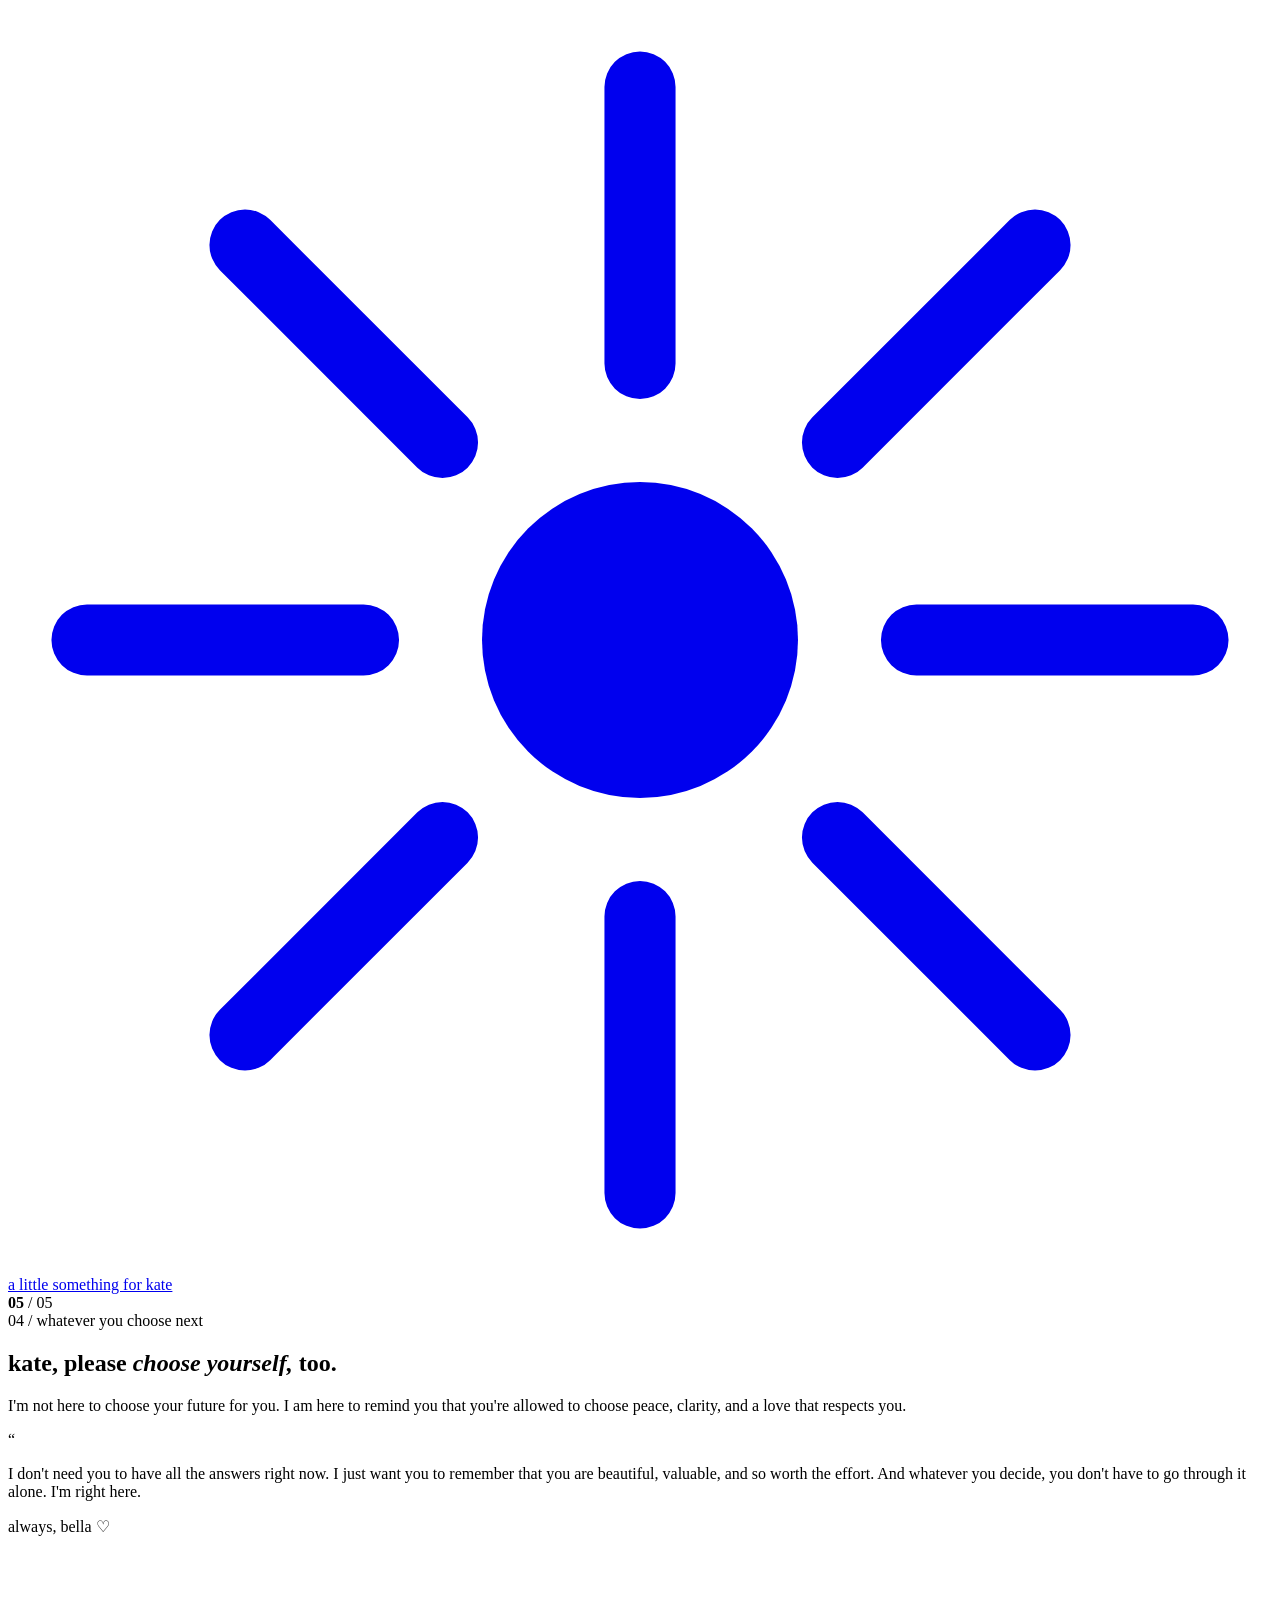
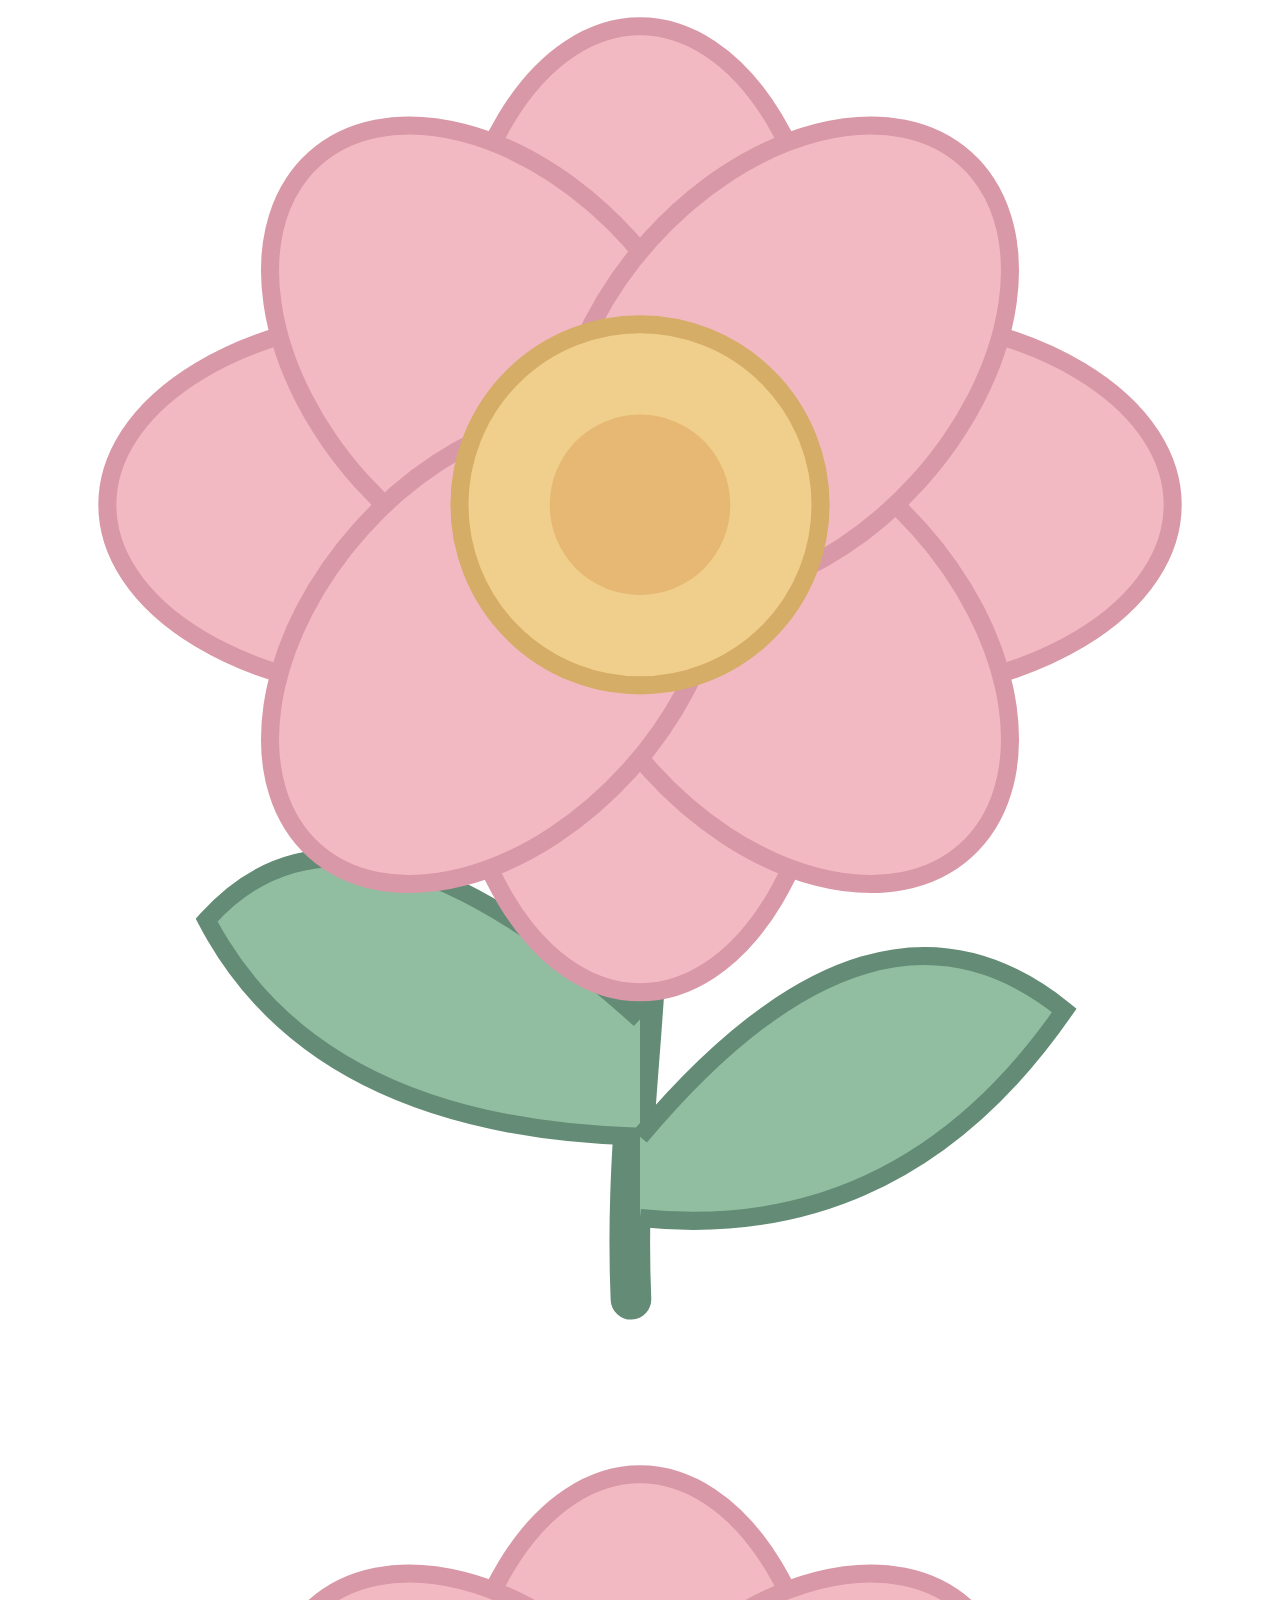
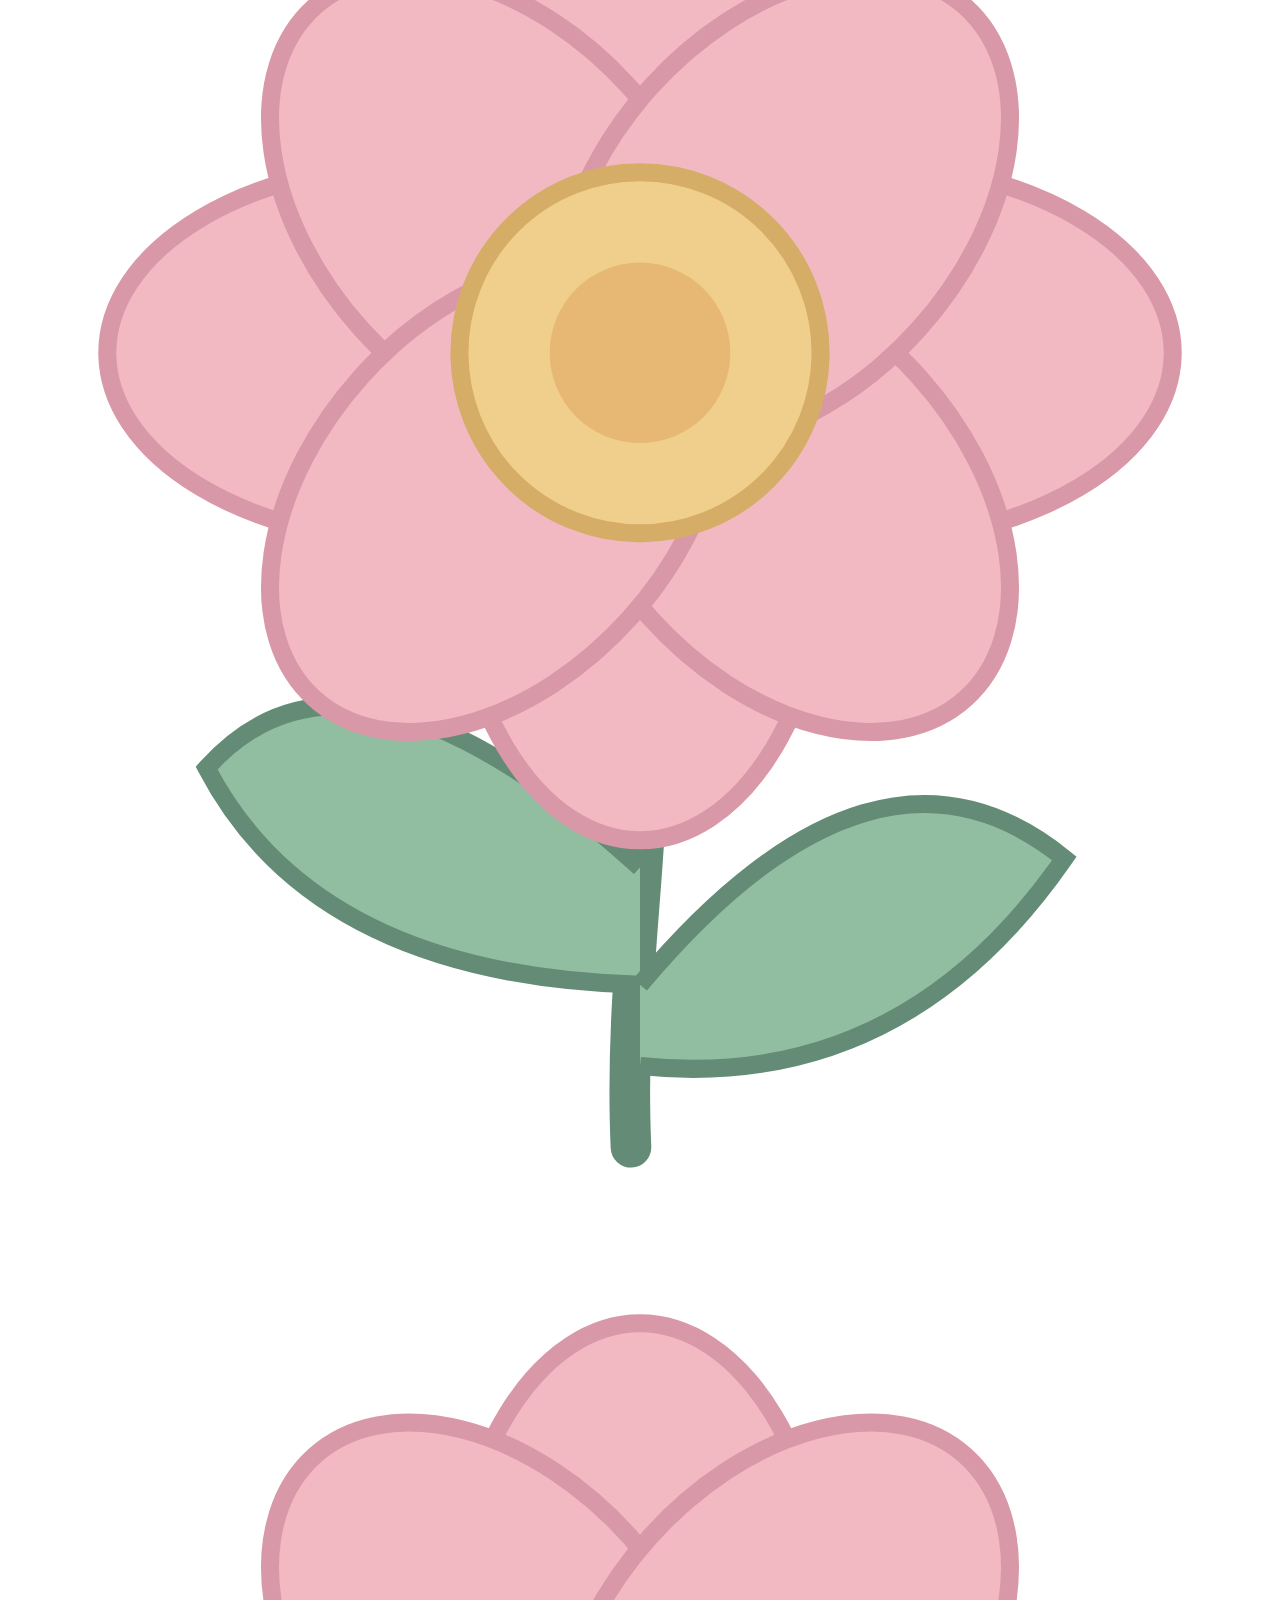
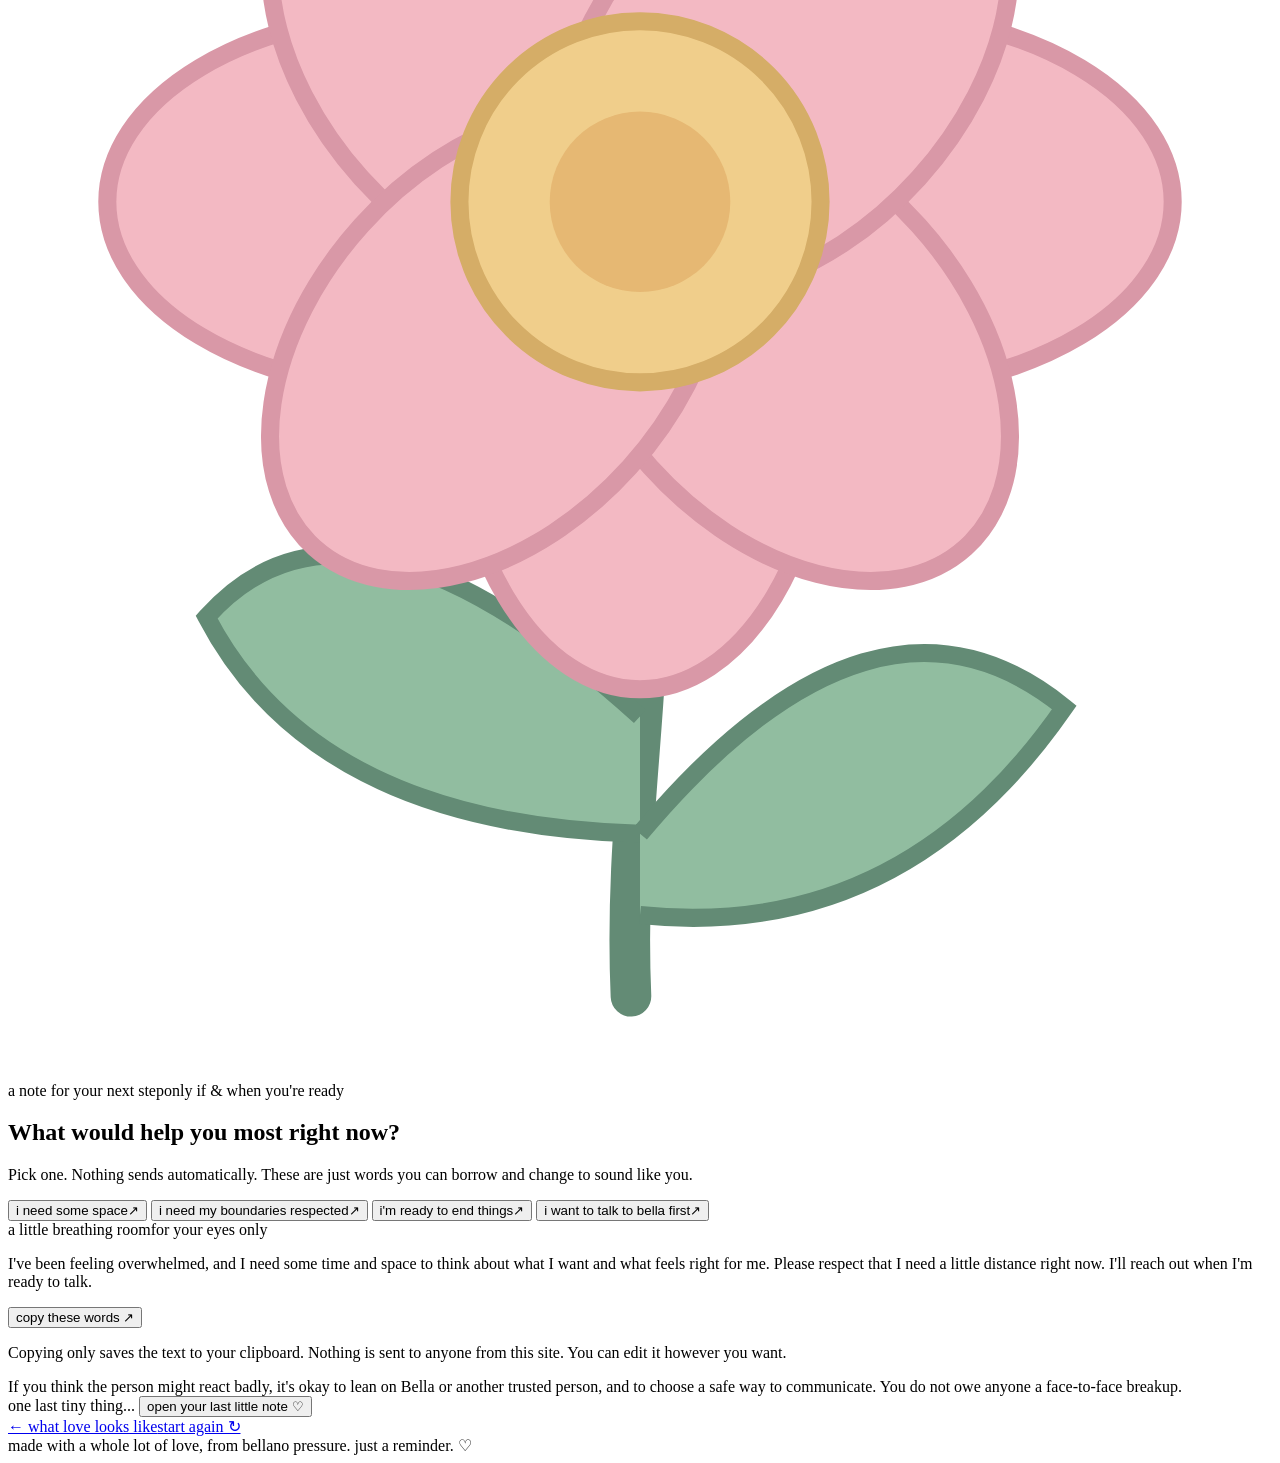
==== choose.html @ c1b40bbf "Create Kate's supportive interactive story: choose.html" ====
<!doctype html>
<html lang="en">
<head>
<meta charset="utf-8">
<meta name="viewport" content="width=device-width, initial-scale=1, viewport-fit=cover">
<meta name="theme-color" content="#f7e3e4">
<meta name="description" content="A little reminder for Kate: you deserve to feel safe, respected, and loved exactly as you are.">
<meta property="og:type" content="website">
<meta property="og:title" content="A little something for Kate">
<meta property="og:description" content="Someone who cares about you has a few things she wants you to know.">
<title>Your next chapter · for kate</title>
<link rel="icon" href="./favicon.svg" type="image/svg+xml">
<link rel="stylesheet" href="./style.css?v=1">
<script src="./site.js?v=1" defer></script>
</head>
<body data-page="choose">
<div class="backdrop" aria-hidden="true"><span class="ambient ambient-a"></span><span class="ambient ambient-b"></span><span class="ambient ambient-c"></span></div>
<header class="site-header shell">
<a href="./index.html" data-page-link class="brand" aria-label="Back to the beginning"><span class="brand-bloom"><svg viewBox="0 0 32 32" focusable="false" aria-hidden="true"><g fill="none" stroke="currentColor" stroke-linecap="round" stroke-width="1.8"><path d="M16 2v7M16 23v7M2 16h7M23 16h7M6 6l5 5m10 10 5 5M26 6l-5 5M11 21l-5 5"/></g><circle cx="16" cy="16" r="4" fill="currentColor"/></svg></span><span>a little something for kate</span></a>
<nav class="progress-dots" aria-label="Pages"><a href="./index.html" data-page-link  aria-label="Page 1: A little hello" title="A little hello"></a><a href="./letter.html" data-page-link  aria-label="Page 2: From Bella" title="From Bella"></a><a href="./mirror.html" data-page-link  aria-label="Page 3: What I see" title="What I see"></a><a href="./love.html" data-page-link  aria-label="Page 4: Love should feel" title="Love should feel"></a><a href="./choose.html" data-page-link class="here" aria-current="page" aria-label="Page 5: Your next chapter" title="Your next chapter"></a></nav>
<div class="page-fraction"><strong>05</strong> / 05</div>
</header>
<main id="main">
<section class="stage stage-choose">
<div class="shell final-layout content-enter">
  <div class="final-intro">
    <div class="overline">04 / whatever you choose next</div>
    <h1>kate, please <em>choose yourself,</em> too.</h1>
    <p class="lead">I'm not here to choose your future for you. I am here to remind you that you're allowed to choose peace, clarity, and a love that respects you.</p>
    <div class="from-bella"><span class="quote-mark" aria-hidden="true">“</span><p>I don't need you to have all the answers right now. I just want you to remember that you are beautiful, valuable, and so worth the effort. And whatever you decide, you don't have to go through it alone. I'm right here.</p><span class="hand">always, bella ♡</span></div>
    <div class="flower-bundle" aria-hidden="true"><span><svg viewBox="0 0 140 160" aria-hidden="true" focusable="false"><path d="M70 87 C73 112 68 128 69 151" fill="none" stroke="#638b75" stroke-width="4.5" stroke-linecap="round"/><path d="M70 120Q38 91 22 109Q34 132 70 133M70 133Q96 102 117 119Q99 145 70 142" fill="#91bda0" stroke="#638b75" stroke-width="2"/><g fill="#f3b9c3" stroke="#d998a7" stroke-width="2"><ellipse cx="70" cy="45" rx="21" ry="35"/><ellipse cx="70" cy="82" rx="21" ry="35"/><ellipse cx="46" cy="63" rx="35" ry="21"/><ellipse cx="94" cy="63" rx="35" ry="21"/><ellipse cx="54" cy="47" rx="20" ry="30" transform="rotate(-42 54 47)"/><ellipse cx="86" cy="79" rx="20" ry="30" transform="rotate(-42 86 79)"/><ellipse cx="86" cy="47" rx="20" ry="30" transform="rotate(42 86 47)"/><ellipse cx="54" cy="79" rx="20" ry="30" transform="rotate(42 54 79)"/></g><circle cx="70" cy="63" r="20" fill="#f0ce8b" stroke="#d5ad67" stroke-width="2"/><circle cx="70" cy="63" r="10" fill="#e6b873"/></svg></span><span><svg viewBox="0 0 140 160" aria-hidden="true" focusable="false"><path d="M70 87 C73 112 68 128 69 151" fill="none" stroke="#638b75" stroke-width="4.5" stroke-linecap="round"/><path d="M70 120Q38 91 22 109Q34 132 70 133M70 133Q96 102 117 119Q99 145 70 142" fill="#91bda0" stroke="#638b75" stroke-width="2"/><g fill="#f3b9c3" stroke="#d998a7" stroke-width="2"><ellipse cx="70" cy="45" rx="21" ry="35"/><ellipse cx="70" cy="82" rx="21" ry="35"/><ellipse cx="46" cy="63" rx="35" ry="21"/><ellipse cx="94" cy="63" rx="35" ry="21"/><ellipse cx="54" cy="47" rx="20" ry="30" transform="rotate(-42 54 47)"/><ellipse cx="86" cy="79" rx="20" ry="30" transform="rotate(-42 86 79)"/><ellipse cx="86" cy="47" rx="20" ry="30" transform="rotate(42 86 47)"/><ellipse cx="54" cy="79" rx="20" ry="30" transform="rotate(42 54 79)"/></g><circle cx="70" cy="63" r="20" fill="#f0ce8b" stroke="#d5ad67" stroke-width="2"/><circle cx="70" cy="63" r="10" fill="#e6b873"/></svg></span><span><svg viewBox="0 0 140 160" aria-hidden="true" focusable="false"><path d="M70 87 C73 112 68 128 69 151" fill="none" stroke="#638b75" stroke-width="4.5" stroke-linecap="round"/><path d="M70 120Q38 91 22 109Q34 132 70 133M70 133Q96 102 117 119Q99 145 70 142" fill="#91bda0" stroke="#638b75" stroke-width="2"/><g fill="#f3b9c3" stroke="#d998a7" stroke-width="2"><ellipse cx="70" cy="45" rx="21" ry="35"/><ellipse cx="70" cy="82" rx="21" ry="35"/><ellipse cx="46" cy="63" rx="35" ry="21"/><ellipse cx="94" cy="63" rx="35" ry="21"/><ellipse cx="54" cy="47" rx="20" ry="30" transform="rotate(-42 54 47)"/><ellipse cx="86" cy="79" rx="20" ry="30" transform="rotate(-42 86 79)"/><ellipse cx="86" cy="47" rx="20" ry="30" transform="rotate(42 86 47)"/><ellipse cx="54" cy="79" rx="20" ry="30" transform="rotate(42 54 79)"/></g><circle cx="70" cy="63" r="20" fill="#f0ce8b" stroke="#d5ad67" stroke-width="2"/><circle cx="70" cy="63" r="10" fill="#e6b873"/></svg></span></div>
  </div>
  <div class="choice-desk" id="choice-desk">
    <div class="desk-top"><span class="overline">a note for your next step</span><span class="hand">only if & when you're ready</span></div>
    <h2 class="serif desk-heading">What would help you most right now?</h2>
    <p class="desk-lead">Pick one. Nothing sends automatically. These are just words you can borrow and change to sound like you.</p>
    <div class="choice-buttons" role="group" aria-label="Choose a message">
      <button type="button" class="choose-option" data-draft="space" aria-pressed="true"><span>i need some space</span><span aria-hidden="true">↗</span></button>
      <button type="button" class="choose-option" data-draft="boundary" aria-pressed="false"><span>i need my boundaries respected</span><span aria-hidden="true">↗</span></button>
      <button type="button" class="choose-option" data-draft="end" aria-pressed="false"><span>i'm ready to end things</span><span aria-hidden="true">↗</span></button>
      <button type="button" class="choose-option" data-draft="friend" aria-pressed="false"><span>i want to talk to bella first</span><span aria-hidden="true">↗</span></button>
    </div>
    <div class="draft-paper">
      <div class="paper-topline"><span id="draft-label">a little breathing room</span><span class="stamp-small">for your eyes only</span></div>
      <p id="draft-text" tabindex="0" aria-live="polite">I've been feeling overwhelmed, and I need some time and space to think about what I want and what feels right for me. Please respect that I need a little distance right now. I'll reach out when I'm ready to talk.</p>
      <button type="button" id="copy-draft" class="btn btn-primary">copy these words <span aria-hidden="true">↗</span></button>
      <p class="draft-privacy">Copying only saves the text to your clipboard. Nothing is sent to anyone from this site. You can edit it however you want.</p>
    </div>
    <div class="safety-note">If you think the person might react badly, it's okay to lean on Bella or another trusted person, and to choose a safe way to communicate. You do not owe anyone a face-to-face breakup.</div>
  </div>
  <div class="last-line">
    <span class="hand">one last tiny thing...</span>
    <button class="btn btn-soft" id="final-secret" type="button" aria-controls="secret-line" aria-expanded="false">open your last little note ♡</button>
    <p id="secret-line" hidden>One day I hope you look back and realize you were never asking for too much. You were just asking the wrong person to give you what should have come naturally. Please never forget how much you matter. I love you, Kate. <strong>Love, Bella.</strong></p>
  </div>
  <div class="step-nav"><a href="./love.html" class="btn btn-soft" data-page-link>← what love looks like</a><a href="./index.html" class="btn btn-soft" data-page-link>start again ↻</a></div>
</div>
</section></main>
<footer class="site-footer shell"><span>made with a whole lot of love, from bella</span><span class="footer-right">no pressure. just a reminder. <span aria-hidden="true">♡</span></span></footer>
<div id="toast" class="toast" role="status" aria-live="polite" aria-atomic="true"></div>
</body>
</html>
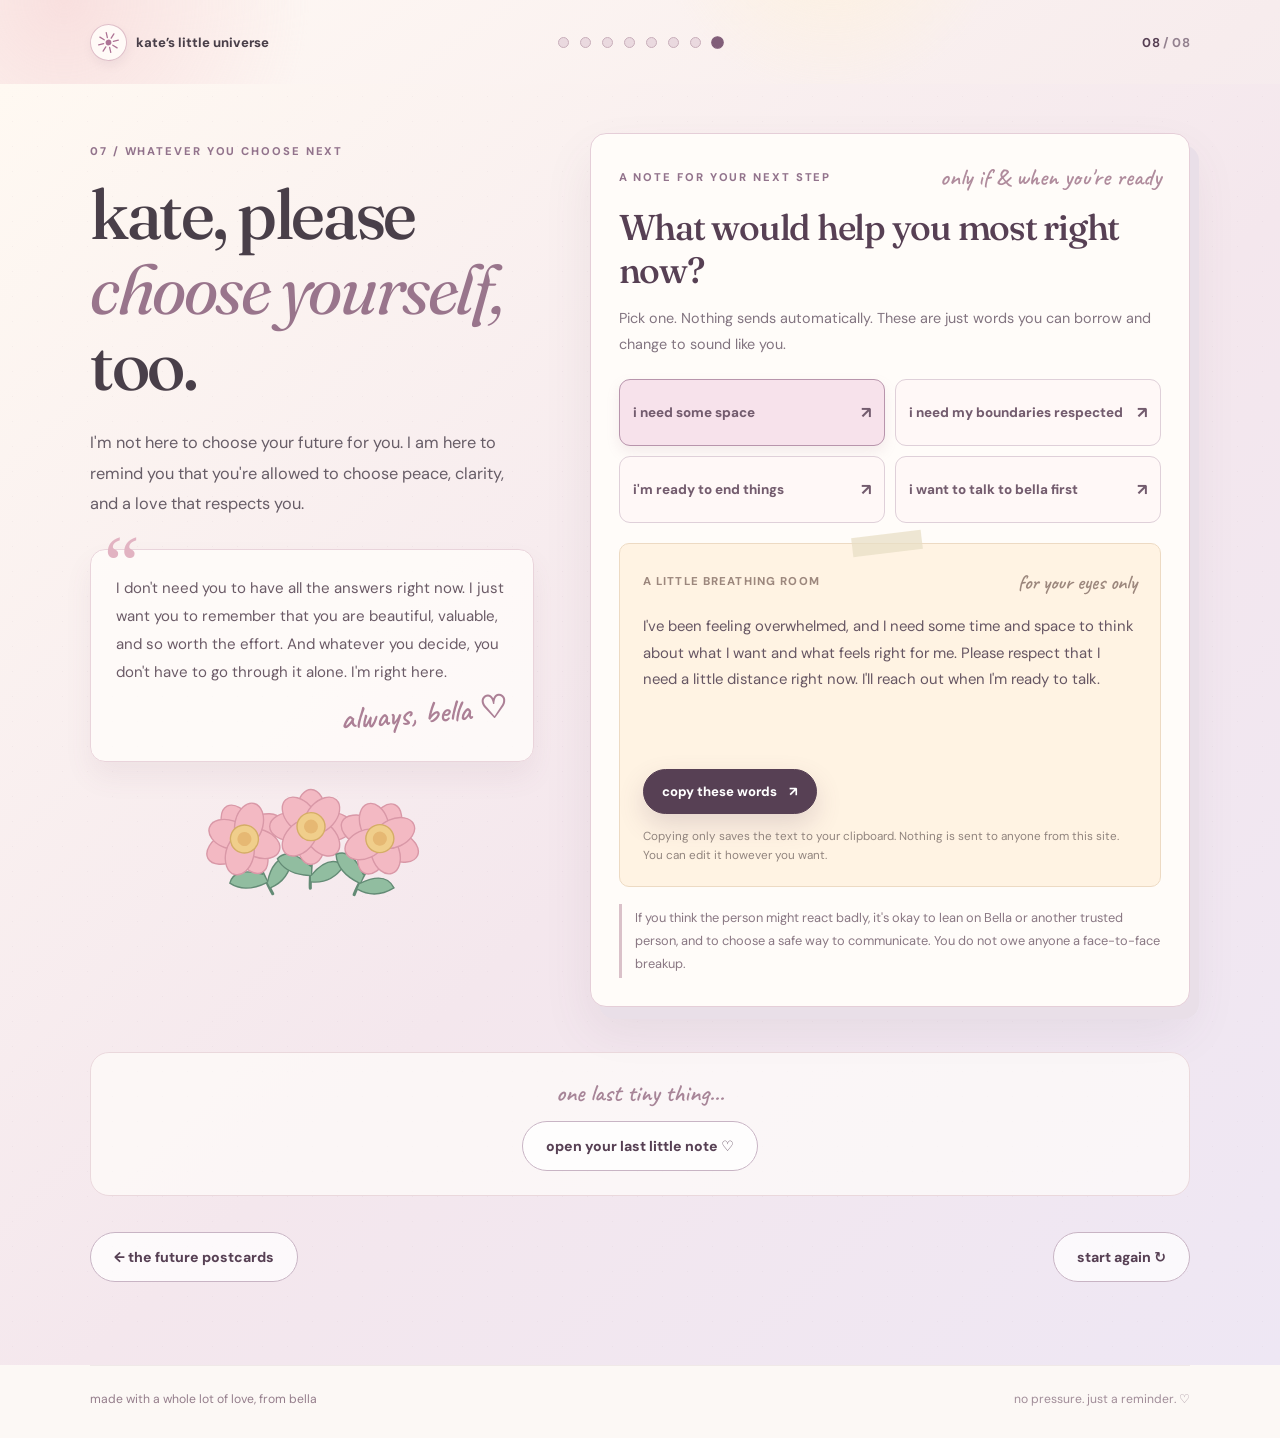
==== commit 93f8a744: "Connect choose.html to Kate's eight-chapter universe" ====
--- a/choose.html
+++ b/choose.html
@@ -10,21 +10,21 @@
 <meta property="og:description" content="Someone who cares about you has a few things she wants you to know.">
 <title>Your next chapter · for kate</title>
 <link rel="icon" href="./favicon.svg" type="image/svg+xml">
-<link rel="stylesheet" href="./style.css?v=1">
-<script src="./site.js?v=1" defer></script>
+<link rel="stylesheet" href="./style.css?v=3">
+<script src="./site.js?v=3" defer></script>
 </head>
 <body data-page="choose">
 <div class="backdrop" aria-hidden="true"><span class="ambient ambient-a"></span><span class="ambient ambient-b"></span><span class="ambient ambient-c"></span></div>
 <header class="site-header shell">
-<a href="./index.html" data-page-link class="brand" aria-label="Back to the beginning"><span class="brand-bloom"><svg viewBox="0 0 32 32" focusable="false" aria-hidden="true"><g fill="none" stroke="currentColor" stroke-linecap="round" stroke-width="1.8"><path d="M16 2v7M16 23v7M2 16h7M23 16h7M6 6l5 5m10 10 5 5M26 6l-5 5M11 21l-5 5"/></g><circle cx="16" cy="16" r="4" fill="currentColor"/></svg></span><span>a little something for kate</span></a>
-<nav class="progress-dots" aria-label="Pages"><a href="./index.html" data-page-link  aria-label="Page 1: A little hello" title="A little hello"></a><a href="./letter.html" data-page-link  aria-label="Page 2: From Bella" title="From Bella"></a><a href="./mirror.html" data-page-link  aria-label="Page 3: What I see" title="What I see"></a><a href="./love.html" data-page-link  aria-label="Page 4: Love should feel" title="Love should feel"></a><a href="./choose.html" data-page-link class="here" aria-current="page" aria-label="Page 5: Your next chapter" title="Your next chapter"></a></nav>
-<div class="page-fraction"><strong>05</strong> / 05</div>
+<a href="./index.html" data-page-link class="brand" aria-label="Back to the beginning"><span class="brand-bloom"><svg viewBox="0 0 32 32" focusable="false" aria-hidden="true"><g fill="none" stroke="currentColor" stroke-linecap="round" stroke-width="1.8"><path d="M16 2v7M16 23v7M2 16h7M23 16h7M6 6l5 5m10 10 5 5M26 6l-5 5M11 21l-5 5"/></g><circle cx="16" cy="16" r="4" fill="currentColor"/></svg></span><span>kate’s little universe</span></a>
+<nav class="progress-dots" aria-label="Explore eight chapters"><a href="./index.html" data-page-link  aria-label="Chapter 1: open the universe" title="open the universe"></a><a href="./letter.html" data-page-link  aria-label="Chapter 2: letter from bella" title="letter from bella"></a><a href="./mirror.html" data-page-link  aria-label="Chapter 3: what bella sees" title="what bella sees"></a><a href="./pocket.html" data-page-link  aria-label="Chapter 4: the appreciation station" title="the appreciation station"></a><a href="./love.html" data-page-link  aria-label="Chapter 5: what love should feel like" title="what love should feel like"></a><a href="./garden.html" data-page-link  aria-label="Chapter 6: grow your garden" title="grow your garden"></a><a href="./future.html" data-page-link  aria-label="Chapter 7: future postcards" title="future postcards"></a><a href="./choose.html" data-page-link class="here" aria-current="page" aria-label="Chapter 8: choose your next chapter" title="choose your next chapter"></a></nav>
+<div class="page-fraction"><strong>08</strong> / 08</div>
 </header>
 <main id="main">
 <section class="stage stage-choose">
 <div class="shell final-layout content-enter">
   <div class="final-intro">
-    <div class="overline">04 / whatever you choose next</div>
+    <div class="overline">07 / whatever you choose next</div>
     <h1>kate, please <em>choose yourself,</em> too.</h1>
     <p class="lead">I'm not here to choose your future for you. I am here to remind you that you're allowed to choose peace, clarity, and a love that respects you.</p>
     <div class="from-bella"><span class="quote-mark" aria-hidden="true">“</span><p>I don't need you to have all the answers right now. I just want you to remember that you are beautiful, valuable, and so worth the effort. And whatever you decide, you don't have to go through it alone. I'm right here.</p><span class="hand">always, bella ♡</span></div>
@@ -53,7 +53,7 @@
     <button class="btn btn-soft" id="final-secret" type="button" aria-controls="secret-line" aria-expanded="false">open your last little note ♡</button>
     <p id="secret-line" hidden>One day I hope you look back and realize you were never asking for too much. You were just asking the wrong person to give you what should have come naturally. Please never forget how much you matter. I love you, Kate. <strong>Love, Bella.</strong></p>
   </div>
-  <div class="step-nav"><a href="./love.html" class="btn btn-soft" data-page-link>← what love looks like</a><a href="./index.html" class="btn btn-soft" data-page-link>start again ↻</a></div>
+  <div class="step-nav"><a href="./future.html" class="btn btn-soft" data-page-link>← the future postcards</a><a href="./index.html" class="btn btn-soft" data-page-link>start again ↻</a></div>
 </div>
 </section></main>
 <footer class="site-footer shell"><span>made with a whole lot of love, from bella</span><span class="footer-right">no pressure. just a reminder. <span aria-hidden="true">♡</span></span></footer>
--- a/style.css
+++ b/style.css
@@ -0,0 +1,300 @@
+@import url('https://fonts.googleapis.com/css2?family=Caveat:wght@500;600;700&family=DM+Sans:wght@400;500;600;700;800&family=Fraunces:opsz,wght,SOFT,WONK@9..144,400,20,1;9..144,500,20,1;9..144,600,20,1&display=swap');
+:root{
+ --ink:#493f49;--plum:#574054;--dark:#423344;--muted:#756b77;--rose:#f4c7ce;--petal:#fbdee2;
+ --pale:#fff9f6;--paper:#fffefa;--lilac:#e9dff2;--sage:#d8e5d9;--butter:#fbf2c7;
+ --border:rgba(110,83,105,.18);--shadow:0 24px 62px rgba(79,56,76,.13)
+}
+*{box-sizing:border-box}
+html{scroll-behavior:smooth;overflow-x:clip;-webkit-text-size-adjust:100%;text-size-adjust:100%}
+body{margin:0;min-width:280px;min-height:100vh;overflow-x:clip;color:var(--ink);font-family:'DM Sans',system-ui,-apple-system,'Segoe UI',sans-serif;background:#fcf8f5;-webkit-font-smoothing:antialiased}
+button,a{font:inherit}button{cursor:pointer}button:disabled{cursor:default}a{color:inherit}
+button:focus-visible,a:focus-visible,summary:focus-visible{outline:3px solid #a96588;outline-offset:4px}
+[hidden]{display:none!important}::selection{color:var(--dark);background:#e8c5cf}
+svg{max-width:100%}
+.shell{width:min(1100px,calc(100% - 48px));margin-inline:auto}
+.hand{font-family:'Caveat','Brush Script MT',cursive;font-weight:600}
+.serif,h1,h2,h3{font-family:'Fraunces',Georgia,serif;font-weight:500;letter-spacing:-.035em}
+h1 em,h2 em{color:#99758c;font-weight:400}
+h1{font-size:clamp(3.4rem,6vw,6.1rem);line-height:1.08;margin:19px 0 25px}
+h2{margin:0}
+p{line-height:1.8}
+.lead{color:#675d67;line-height:1.88;font-size:1.02rem;max-width:590px}
+.overline{font-size:.7rem;font-weight:800;letter-spacing:.17em;text-transform:uppercase;color:#92738c}
+.btn{display:inline-flex;align-items:center;justify-content:center;gap:12px;padding:15px 23px;border-radius:100px;border:1px solid transparent;text-decoration:none;font-weight:800;font-size:.88rem;text-align:center;max-width:100%;transition:transform .22s,box-shadow .22s,background .22s}
+.btn:hover{transform:translateY(-3px)}
+.btn-primary{background:var(--plum);border-color:var(--plum);color:#fff;box-shadow:0 11px 26px #72556b31}
+.btn-primary:hover{background:#72536b;box-shadow:0 17px 29px #72556b41}
+.btn-soft{background:rgba(255,255,255,.76);border-color:#c8b4c4;color:var(--plum)}
+.btn-soft:hover{background:white}
+.backdrop{position:fixed;inset:0;overflow:hidden;pointer-events:none;z-index:-2;background:linear-gradient(145deg,#fff9f4,#f7eced 50%,#eee6f4)}
+.ambient{position:absolute;display:block;filter:blur(2px);border-radius:50%;opacity:.7}
+.ambient-a{width:40vw;height:40vw;left:-15vw;top:-20vw;background:radial-gradient(circle,#f6d5d6,transparent 68%)}
+.ambient-b{width:42vw;height:42vw;right:-19vw;bottom:-8vw;background:radial-gradient(circle,#e4d6ea,transparent 70%)}
+.ambient-c{width:28vw;height:28vw;right:21vw;top:-20vw;background:radial-gradient(circle,#fff1d6,transparent 69%)}
+.site-header{position:relative;z-index:10;min-height:84px;display:grid;grid-template-columns:1fr auto 1fr;align-items:center;gap:16px}
+.brand{display:inline-flex;align-items:center;justify-self:start;gap:9px;text-decoration:none;font-size:.82rem;font-weight:800;min-width:0}
+.brand-bloom{display:grid;place-items:center;flex:0 0 37px;width:37px;height:37px;border:1px solid #dfbfc9;background:#fffaf7;color:#ae7395;border-radius:50%;box-shadow:0 5px 10px #86708017;transform:rotate(-13deg)}
+.brand-bloom svg{width:23px;height:23px}
+.progress-dots{display:flex;gap:11px;align-items:center;justify-content:center;flex-shrink:0}
+.progress-dots a{display:block;width:11px;height:11px;border:1px solid #c7adb9;background:#ead9df;border-radius:50%;transition:transform .2s,background .2s}
+.progress-dots a:hover{transform:scale(1.3)}
+.progress-dots a.here{background:#815e79;border-color:#815e79;transform:scale(1.15)}
+.page-fraction{justify-self:end;white-space:nowrap;font-size:.8rem;letter-spacing:.03em;color:#93818f;font-weight:700}
+.page-fraction strong{color:var(--plum)}
+.site-footer{display:flex;justify-content:space-between;align-items:center;gap:20px;min-height:73px;border-top:1px solid #ad93a126;padding:18px 0 23px;color:#947d8b;font-size:.76rem}
+.footer-right{color:#a18d99}
+#main{position:relative;z-index:1}
+.stage{position:relative;isolation:isolate;padding:49px 0 83px;min-height:calc(100svh - 157px);display:flex;align-items:center}
+.stage:before{content:"";position:absolute;inset:0;z-index:-1;background-image:radial-gradient(#987e9424 .9px,transparent .9px);background-size:25px 25px;opacity:.48;pointer-events:none}
+.stage-intro{background:linear-gradient(134deg,#fff8ef 0%,#fae6e5 51%,#f0e7f4 100%)}
+.stage-letter{background:linear-gradient(142deg,#f8f1ef,#f5edee 57%,#ecedf0)}
+.stage-mirror{background:linear-gradient(139deg,#f9f0e9,#f3e4ea 50%,#efedf9)}
+.stage-love{background:linear-gradient(141deg,#fff9f0,#f6e9e4 48%,#efe8f5)}
+.stage-choose{background:linear-gradient(136deg,#fff9f2,#f4e7ed 54%,#eee7f4)}
+.content-enter{animation:enter .55s cubic-bezier(.19,.72,.28,1) both}
+@keyframes enter{from{opacity:0;transform:translateY(17px)}to{opacity:1;transform:translateY(0)}}
+body.leaving main{animation:depart .27s ease forwards}
+@keyframes depart{to{opacity:0;transform:translateY(-12px)}}
+.tiny-heart{font-size:1.2rem;vertical-align:-2px;color:#b68c9f}
+.cta-row{margin-top:30px;display:flex;flex-wrap:wrap;gap:13px}
+.note-under{color:#a88394;font-size:1.6rem;transform:rotate(-3deg);display:inline-block;margin:20px 0 0}
+.hero-layout{display:grid;grid-template-columns:minmax(0,1.03fr) minmax(0,.97fr);align-items:center;gap:35px;min-height:565px}
+.hero-copy{min-width:0;padding:25px 0}
+.hero-copy h1{font-size:clamp(3.75rem,6.9vw,7rem);line-height:1.04;color:var(--plum)}
+.hero-copy h1 em{display:inline-block;color:#a37e92;font-style:italic;white-space:nowrap}
+.hero-copy .lead{max-width:540px}
+.hero-copy .lead.second{margin-top:12px}
+.hero-art{position:relative;min-height:480px;display:flex;align-items:center;justify-content:center}
+.floating-tag{position:absolute;z-index:5;font-family:'Caveat',cursive;font-size:1.6rem;line-height:1.2;padding:11px 18px;border:1px solid #e9b7bb;background:#f5d1d6;color:#a57482;transform:rotate(9deg);box-shadow:3px 9px 20px #836b7522}
+.tag-top{right:0;top:5%}.tag-bottom{left:5%;bottom:0;transform:rotate(-9deg);background:#fff1d8;border-color:#e4d0b1;color:#a1886d}
+.art-spark{position:absolute;width:32px;height:32px;color:#e5acb7}
+.art-spark svg{width:100%;height:100%}
+.art-spark-one{top:4%;left:13%;transform:rotate(18deg)}
+.art-spark-two{right:7%;bottom:19%;transform:scale(.72)}
+.envelope{position:relative;display:block;text-decoration:none;width:min(88%,435px);aspect-ratio:1.12/1;transform:rotate(5deg);filter:drop-shadow(0 22px 21px #80687e38);transition:transform .35s;isolation:isolate}
+.envelope:hover,.envelope:focus-visible{transform:translateY(-12px) rotate(0deg)}
+.envelope-letter{position:absolute;z-index:1;left:14%;top:0;width:72%;height:78%;border:1px solid #e6dad0;background:var(--paper);box-shadow:0 7px 16px #ad95a025;display:flex;flex-direction:column;align-items:center;justify-content:flex-start;padding:14px}
+.letter-heading{font-size:1.55rem;color:#aa8b9c}
+.letter-flower{display:block;height:60%;width:47%;min-width:100px;margin-top:-9px;overflow:visible}
+.letter-flower svg{display:block;width:100%;height:100%}
+.letter-to{font-size:1.9rem;color:#856a7e;margin-top:-8px}
+.envelope-back{position:absolute;inset:auto 2% 6%;height:67%;z-index:2;background:#e7b5bf;border:2px solid #d9a0ad;border-radius:6px;clip-path:polygon(0 0,50% 49%,100% 0,100% 100%,0 100%)}
+.envelope-left{position:absolute;z-index:3;inset:auto 2% 6%;height:67%;background:#f1bdc4;clip-path:polygon(0 0,51% 54%,0 100%)}
+.envelope-right{position:absolute;z-index:3;inset:auto 2% 6%;height:67%;background:#eeb0bc;clip-path:polygon(100% 0,49% 54%,100% 100%)}
+.envelope-front{position:absolute;z-index:4;inset:auto 2% 6%;height:67%;background:#f5c9c9;clip-path:polygon(0 100%,50% 29%,100% 100%)}
+.wax-seal{position:absolute;z-index:6;width:72px;height:72px;border-radius:50%;left:50%;bottom:21%;transform:translateX(-50%);background:#fcf1d9;border:2px solid #d9b8a4;box-shadow:0 5px 12px #8d65713b;display:grid;place-items:center;font-size:2.8rem;color:#b78291}
+.envelope:hover .envelope-letter,.envelope:focus-visible .envelope-letter{transform:translateY(-22px);transition:transform .35s}
+/* Letter */
+.split-layout{display:grid;grid-template-columns:minmax(0,.68fr) minmax(0,1fr);column-gap:65px;row-gap:20px;align-items:center}
+.side-note{align-self:start;padding-top:30px;min-width:0}
+.side-note h1{font-size:clamp(3rem,5vw,5.1rem)}
+.side-note .lead{max-width:340px}
+.loose-flower{width:138px;height:156px;transform:rotate(-15deg);margin:22px 0 0 12px;filter:drop-shadow(5px 8px 1px #927c8220)}
+.little-arrow{font-size:1.6rem;display:inline-block;color:#ad8a9a;transform:rotate(-8deg)}
+.letter-paper{position:relative;min-width:0;background:#fffdfa;border:1px solid #ebded3;padding:46px 49px 36px;box-shadow:9px 12px 0 #eadce0,0 26px 48px #745f7415;transform:rotate(.35deg);max-width:690px}
+.letter-paper:before{content:"";position:absolute;left:25px;top:0;bottom:0;border-left:1px solid #f2d4d9}
+.paper-tape{position:absolute;width:98px;height:31px;background:#f0dfbcce;left:39%;top:-15px;transform:rotate(-8deg)}
+.letter-meta{display:flex;justify-content:space-between;gap:12px;border-bottom:1px solid #e9e2d9;padding-bottom:14px;margin-bottom:20px;text-transform:uppercase;letter-spacing:.13em;color:#a29492;font-size:.63rem;font-weight:800}
+.salutation{font-size:2.75rem;margin:0 0 13px;color:#a67990}
+.letter-prose p{line-height:1.9;margin:0 0 16px;font-size:.95rem;color:#5c5059}
+.letter-prose strong{color:#78576d}
+.signature{font-size:2.1rem;text-align:right;color:#9c7289;transform:rotate(-3deg)}
+.paper-sticker{position:absolute;right:-18px;top:120px;padding:10px 14px;border:1px solid #c6b2cb;background:#eadff1;font-family:'Caveat',cursive;font-size:1.45rem;color:#90758f;transform:rotate(10deg)}
+.step-nav{grid-column:1/-1;display:flex;align-items:center;justify-content:space-between;gap:15px;flex-wrap:wrap;margin-top:28px}
+.step-nav.narrower{max-width:765px;margin-inline:auto}
+/* Mirror */
+.center-heading{text-align:center;max-width:780px;margin:0 auto 36px}
+.center-heading h1{font-size:clamp(3.1rem,5.5vw,5rem)}
+.center-heading .lead{margin-inline:auto}
+.mirror-board{display:grid;grid-template-columns:repeat(3,minmax(0,1fr));gap:19px}
+.reveal-card{border:0;background:transparent;padding:0;text-align:left;min-width:0;min-height:300px;perspective:1000px;position:relative;cursor:pointer;border-radius:15px;transform-style:preserve-3d;transition:transform .2s}
+.reveal-card:hover{transform:translateY(-4px)}
+.reveal-card .front,.reveal-card .back{display:flex;position:absolute;inset:0;flex-direction:column;align-items:flex-start;border:1px solid #bd9ea833;padding:24px 23px;border-radius:15px;overflow:hidden;box-shadow:0 11px 27px #80647a16;backface-visibility:hidden;-webkit-backface-visibility:hidden;transition:transform .6s cubic-bezier(.2,.72,.21,1);background:#fff9fa}
+.reveal-card .front{transform:rotateY(0)}
+.reveal-card .back{transform:rotateY(-180deg);background:#fffdfa}
+.reveal-card[aria-pressed=true] .front{transform:rotateY(180deg)}
+.reveal-card[aria-pressed=true] .back{transform:rotateY(0)}
+.tint-peach .front{background:#ffe7d9}
+.tint-lilac .front{background:#ece4f6}
+.tint-butter .front{background:#fff3d3}
+.tint-mint .front{background:#dfede3}
+.tint-blush .front{background:#f7dce5}
+.tint-cream .front{background:#f8eee7}
+.little-number{font-size:.72rem;color:#9b8391;letter-spacing:.13em;font-weight:800}
+.card-art{width:120px;height:130px;display:block;align-self:center;margin:auto;transform:rotate(-7deg)}
+.card-art svg{width:100%;height:100%}
+.card-art.card-spark{display:flex;justify-content:center;align-items:center;color:#b48baa;width:85px;height:100px}
+.card-art.card-spark svg{width:80px;height:80px}
+.card-art.card-heart{font-size:6rem;line-height:1.1;display:flex;align-items:center;justify-content:center;color:#bf8aa2}
+.card-title{font-size:2rem;line-height:1.1;color:#815d74}
+.card-hint{font-size:.72rem;color:#9d8996;margin-top:8px}
+.reveal-card .back strong{font-family:'Fraunces',Georgia,serif;font-weight:500;font-size:1.58rem;line-height:1.2;color:#74576b;margin-top:22px}
+.reveal-card .back>span:nth-of-type(2){font-size:.91rem;color:#695d67;line-height:1.72;margin-top:12px}
+.reveal-card .back small{margin-top:auto;color:#a38d9c;padding-top:11px}
+.count-note{text-align:center;color:#937e91;font-weight:700;font-size:.82rem;margin-top:24px}
+.mirror-board+.count-note+.step-nav{margin-top:26px}
+/* Standards */
+.love-layout{display:grid;grid-template-columns:minmax(0,.83fr) minmax(0,1.17fr);align-items:start;column-gap:65px}
+.love-copy{padding-top:19px;min-width:0}
+.love-copy h1{font-size:clamp(3.35rem,5.1vw,5.45rem)}
+.love-copy .lead{max-width:430px}
+.pull-quote{margin-top:33px;padding:24px 25px;background:#fffdf9ad;border-left:3px solid #d6a1b4;color:#876877;line-height:1.68;font-family:'Fraunces',Georgia,serif;font-size:1.25rem;box-shadow:0 8px 24px #9271800d}
+.pull-quote span{color:#be91a1}
+.quiet-caption{display:inline-block;font-size:1.7rem;color:#a98495;transform:rotate(-5deg);margin-top:14px}
+.standards-area{min-width:0}
+.standards-intro{display:flex;align-items:center;justify-content:space-between;flex-wrap:wrap;gap:10px;margin-bottom:17px}
+.standards-intro .hand{font-size:1.4rem;color:#ab8496}
+.standards-list{display:flex;flex-direction:column;gap:12px}
+.standard{background:#fffdf9d9;border:1px solid #e6d6d8;border-radius:13px;box-shadow:0 8px 23px #5c45550e}
+.standard[open]{background:#fffdfa;border-color:#d4b5c3;box-shadow:0 12px 25px #5c45551a}
+.standard summary{list-style:none;display:flex;align-items:center;gap:16px;cursor:pointer;padding:16px 19px;font-size:.91rem;font-weight:800;color:#695467}
+.standard summary::-webkit-details-marker{display:none}
+.standards-icon{display:grid;place-items:center;flex:0 0 37px;width:37px;height:37px;border-radius:50%;background:#f6e6e9;color:#9d738c;font-family:'Fraunces',Georgia,serif;font-size:1rem}
+.standard .plus{margin-left:auto;flex:0 0 20px;color:#bd98ad;font-size:1.55rem;font-weight:400;text-align:center;transition:transform .2s}
+.standard[open] .plus{transform:rotate(45deg)}
+.standard-body{padding:0 26px 20px 72px;font-size:.9rem;color:#786976;line-height:1.83}
+.soft-banner{grid-column:1/-1;display:flex;gap:18px;align-items:center;padding:20px 26px;border:1px solid #e1d6be;background:#fff3ddbb;border-radius:16px;margin-top:43px}
+.banner-flower{width:65px;flex:0 0 65px}
+.banner-flower svg{width:100%}
+.soft-banner p{line-height:1.72;font-size:.92rem;color:#6f6270;margin:0}
+/* Choices */
+.final-layout{display:grid;grid-template-columns:minmax(0,.85fr) minmax(0,1.15fr);gap:36px 56px;align-items:start}
+.final-intro{min-width:0;padding-top:11px}
+.final-intro h1{font-size:clamp(3.2rem,5.45vw,5.65rem)}
+.final-intro .lead{max-width:440px}
+.from-bella{position:relative;margin-top:29px;padding:25px 25px 21px;background:#fffdfacc;border:1px solid #e9d4db;border-radius:15px;box-shadow:0 15px 28px #73516a13}
+.quote-mark{position:absolute;left:13px;top:-26px;font-size:5rem;font-family:Georgia,serif;color:#e2b3c2;line-height:1}
+.from-bella p{font-size:.94rem;color:#6b5b67;line-height:1.86;margin:0 0 14px}
+.from-bella .hand{display:block;text-align:right;font-size:1.95rem;color:#ac8096;transform:rotate(-4deg)}
+.flower-bundle{height:155px;width:230px;margin:15px auto 0;position:relative}
+.flower-bundle span{position:absolute;display:block;width:98px;height:145px}
+.flower-bundle svg{height:100%;width:100%}
+.flower-bundle span:nth-child(1){left:4px;transform:rotate(-28deg)}
+.flower-bundle span:nth-child(2){left:65px;top:-11px}
+.flower-bundle span:nth-child(3){left:129px;transform:rotate(24deg)}
+.choice-desk{min-width:0;padding:28px;border:1px solid #e5ced8;background:#fffcf9;box-shadow:9px 12px 0 #e9dfe8,0 24px 50px #63506417;border-radius:16px}
+.desk-top{display:flex;justify-content:space-between;align-items:center;gap:10px;flex-wrap:wrap}
+.desk-top .hand{font-size:1.5rem;color:#b08c9d}
+.desk-heading{font-size:clamp(1.8rem,2.8vw,2.55rem);line-height:1.2;color:var(--plum);margin:14px 0}
+.desk-lead{font-size:.9rem;color:#827480;margin:0 0 21px}
+.choice-buttons{display:grid;grid-template-columns:1fr 1fr;gap:10px}
+.choose-option{display:flex;align-items:center;justify-content:space-between;gap:12px;padding:15px 13px;min-height:67px;border:1px solid #dfd0d9;background:#fff8f7;border-radius:11px;text-align:left;color:#735c6e;font-size:.84rem;font-weight:800;transition:transform .2s,background .2s,border-color .2s}
+.choose-option:hover{transform:translateY(-2px);border-color:#b89aad}
+.choose-option[aria-pressed=true]{background:#f7e2eb;border-color:#b895ac;box-shadow:0 6px 13px #ae859924}
+.choose-option>span:last-child{flex:0 0 auto;font-size:1rem}
+.draft-paper{position:relative;background:#fff3e3;border:1px solid #eddac3;border-radius:10px;padding:25px 23px 21px;margin-top:20px}
+.draft-paper:before{content:"";position:absolute;top:-10px;left:43%;width:70px;height:19px;background:#e9dfc5bd;transform:rotate(-7deg)}
+.paper-topline{display:flex;justify-content:space-between;align-items:center;flex-wrap:wrap;gap:9px;color:#9c877d;font-size:.71rem;font-weight:800;letter-spacing:.1em;text-transform:uppercase}
+.stamp-small{font-family:'Caveat',cursive;text-transform:none;letter-spacing:0;font-size:1.3rem;font-weight:600}
+#draft-text{color:#665663;line-height:1.8;font-size:.93rem;min-height:135px;margin:18px 0 21px;white-space:pre-line}
+.draft-paper .btn{padding:13px 18px;font-size:.82rem}
+.draft-privacy{font-size:.73rem;line-height:1.65;color:#91847e;margin:13px 0 0}
+.safety-note{margin-top:17px;color:#897783;font-size:.8rem;line-height:1.8;border-left:3px solid #dac1c9;padding:2px 0 2px 13px}
+.last-line{grid-column:1/-1;text-align:center;display:flex;align-items:center;flex-direction:column;gap:13px;background:#fffdfba8;border:1px solid #ead8dc;border-radius:19px;padding:24px;margin-top:9px}
+.last-line>.hand{color:#a78598;font-size:1.55rem}
+#secret-line{max-width:640px;color:#6a5967;line-height:1.83;font-size:.96rem;margin:5px auto 0}
+.last-line+.step-nav{margin-top:0}
+/* Toast + micro interactions */
+.toast{position:fixed;z-index:99;bottom:25px;left:50%;transform:translate(-50%,18px);background:var(--plum);color:white;border-radius:99px;box-shadow:0 12px 35px #6855693a;padding:12px 20px;text-align:center;font-size:.84rem;font-weight:700;opacity:0;pointer-events:none;transition:opacity .25s,transform .25s;max-width:calc(100% - 32px)}
+.toast.on{opacity:1;transform:translate(-50%,0)}
+.petal{position:fixed;z-index:40;pointer-events:none;font-size:1.4rem;color:#dca6b8;animation:petal-float 1s ease forwards}
+@keyframes petal-float{to{transform:translate(var(--dx),var(--dy)) rotate(var(--dr));opacity:0}}
+@media(max-width:980px){
+ .hero-layout{gap:15px}
+ .hero-copy h1{font-size:clamp(3.4rem,6.5vw,6.1rem)}
+ .split-layout,.love-layout,.final-layout{column-gap:28px}
+ .mirror-board{gap:13px}
+ .reveal-card .front,.reveal-card .back{padding:20px 17px}
+ .letter-paper{padding:37px 34px}
+}
+@media(max-width:760px){
+ .shell{width:min(600px,calc(100% - 34px))}
+ .site-header{min-height:69px;grid-template-columns:1fr auto;gap:8px}
+ .brand{font-size:.75rem;white-space:nowrap;gap:7px}
+ .brand-bloom{width:34px;height:34px;flex-basis:34px}
+ .progress-dots{gap:7px}
+ .progress-dots a{width:9px;height:9px}
+ .page-fraction{display:none}
+ .site-footer{min-height:60px;font-size:.7rem}
+ .footer-right{display:none}
+ .stage{padding:37px 0 55px;min-height:calc(100svh - 129px)}
+ h1{font-size:clamp(2.9rem,9.7vw,4.4rem)}
+ .hero-layout,.split-layout,.love-layout,.final-layout{grid-template-columns:minmax(0,1fr)}
+ .hero-layout{min-height:0;gap:0}
+ .hero-copy{text-align:center;padding:8px 0 0}
+ .hero-copy h1{font-size:clamp(3.05rem,10.4vw,4.9rem)}
+ .hero-copy h1 em{white-space:normal}
+ .hero-copy .lead{font-size:.93rem;margin:0 auto}
+ .hero-copy .lead.second{margin-top:10px}
+ .cta-row{justify-content:center;margin-top:23px}
+ .note-under{font-size:1.4rem;margin-top:12px}
+ .hero-art{min-height:345px}
+ .envelope{width:min(78%,318px)}
+ .tag-top{top:7%;right:2%}.tag-bottom{bottom:2%;left:2%}
+ .floating-tag{font-size:1.3rem;padding:8px 11px}
+ .wax-seal{width:54px;height:54px;font-size:2rem}
+ .letter-heading{font-size:1.35rem}
+ .letter-to{font-size:1.55rem}
+ .letter-flower{min-width:72px}
+ .side-note{padding-top:0}
+ .side-note h1{font-size:clamp(2.85rem,9vw,4.3rem)}
+ .side-note .lead{max-width:none}
+ .loose-flower,.little-arrow{display:none}
+ .letter-paper{margin-top:20px}
+ .letter-prose p{font-size:.92rem}
+ .center-heading h1{font-size:clamp(2.9rem,9vw,4.1rem)}
+ .mirror-board{grid-template-columns:repeat(2,minmax(0,1fr));gap:11px}
+ .reveal-card{min-height:255px}
+ .reveal-card .front,.reveal-card .back{padding:17px 15px}
+ .reveal-card .back strong{font-size:1.4rem;margin-top:14px}
+ .reveal-card .back>span:nth-of-type(2){font-size:.84rem;line-height:1.65}
+ .card-art{width:93px;height:108px}
+ .card-title{font-size:1.7rem}
+ .love-copy{padding-top:0}
+ .love-copy h1,.final-intro h1{font-size:clamp(2.85rem,9.2vw,4.5rem)}
+ .pull-quote{margin-top:24px}
+ .standards-area{margin-top:27px}
+ .soft-banner{margin-top:27px}
+ .from-bella{margin-top:24px}
+ .flower-bundle{height:115px;margin-top:0}
+ .flower-bundle span{height:120px}
+ .choice-desk{margin-top:0}
+ .last-line{margin-top:0}
+}
+@media(max-width:420px){
+ .shell{width:calc(100% - 28px)}
+ .brand{font-size:.69rem}
+ .brand-bloom{width:30px;height:30px;flex-basis:30px}
+ .brand-bloom svg{width:19px;height:19px}
+ .progress-dots{gap:5px}
+ .progress-dots a{width:8px;height:8px}
+ .hero-copy h1{font-size:clamp(2.9rem,10.2vw,4rem);line-height:1.08}
+ .hero-art{min-height:300px}
+ .envelope{width:83%}
+ .envelope-letter{padding:11px}
+ .letter-heading{font-size:1.2rem}
+ .letter-to{font-size:1.35rem}
+ .letter-paper{padding:31px 25px 27px}
+ .letter-paper:before{left:13px}
+ .letter-prose p{font-size:.88rem}
+ .paper-sticker{right:-5px;font-size:1.2rem}
+ .reveal-card{min-height:270px}
+ .reveal-card .front,.reveal-card .back{padding:16px 12px}
+ .reveal-card .back strong{font-size:1.24rem}
+ .reveal-card .back>span:nth-of-type(2){font-size:.79rem}
+ .card-title{font-size:1.5rem}
+ .soft-banner{padding:15px}
+ .banner-flower{width:48px;flex-basis:48px}
+ .soft-banner p{font-size:.84rem}
+ .standard summary{padding:13px;gap:10px;font-size:.85rem}
+ .standard-body{padding:0 16px 16px 60px}
+ .choice-desk{padding:22px 15px}
+ .choice-buttons{gap:8px}
+ .choose-option{padding:12px 9px;font-size:.76rem;min-height:70px}
+ .draft-paper{padding:22px 17px}
+ .step-nav{gap:9px}
+ .step-nav .btn{font-size:.76rem;padding:12px 15px}
+}
+@media(prefers-reduced-motion:reduce){
+ *,*:before,*:after{scroll-behavior:auto!important;animation-duration:.01ms!important;animation-iteration-count:1!important;transition-duration:.01ms!important}
+}
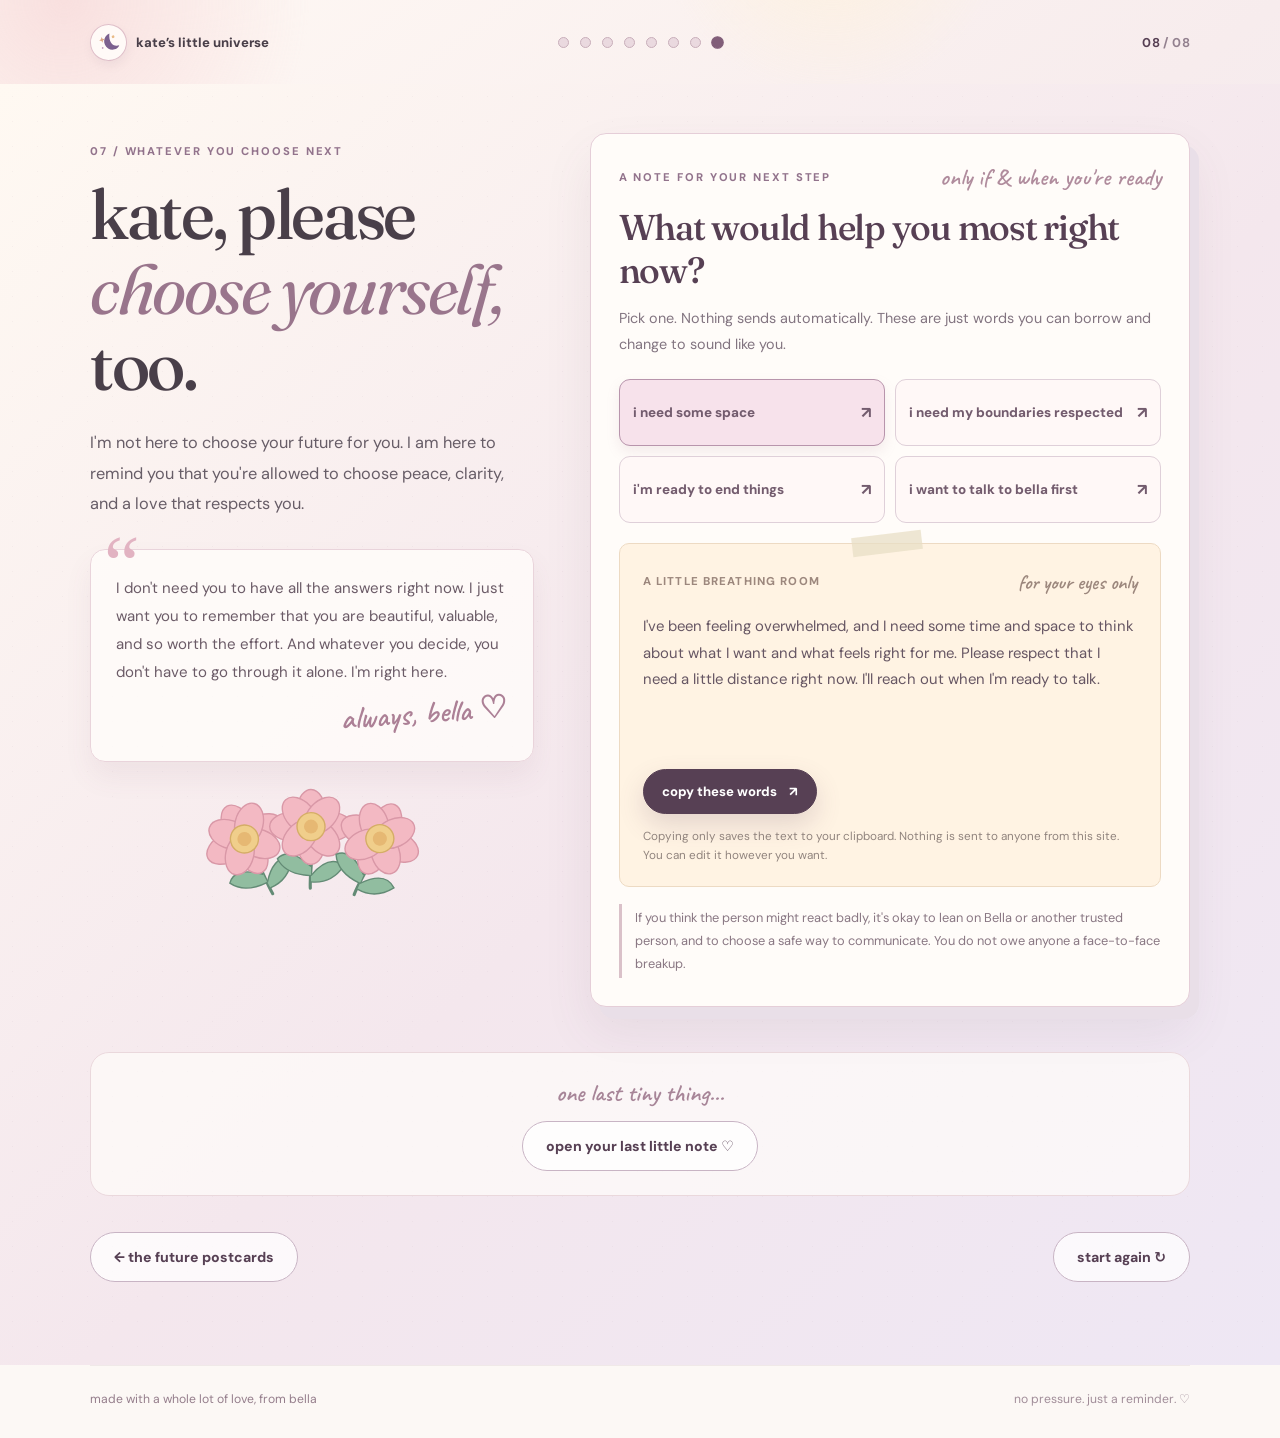
==== commit 9620ccac: "Give Kate's universe its own custom crescent moon insignia" ====
--- a/choose.html
+++ b/choose.html
@@ -16,7 +16,7 @@
 <body data-page="choose">
 <div class="backdrop" aria-hidden="true"><span class="ambient ambient-a"></span><span class="ambient ambient-b"></span><span class="ambient ambient-c"></span></div>
 <header class="site-header shell">
-<a href="./index.html" data-page-link class="brand" aria-label="Back to the beginning"><span class="brand-bloom"><svg viewBox="0 0 32 32" focusable="false" aria-hidden="true"><g fill="none" stroke="currentColor" stroke-linecap="round" stroke-width="1.8"><path d="M16 2v7M16 23v7M2 16h7M23 16h7M6 6l5 5m10 10 5 5M26 6l-5 5M11 21l-5 5"/></g><circle cx="16" cy="16" r="4" fill="currentColor"/></svg></span><span>kate’s little universe</span></a>
+<a href="./index.html" data-page-link class="brand" aria-label="Back to the beginning"><span class="brand-bloom"><svg viewBox="0 0 40 40" focusable="false" aria-hidden="true" xmlns="http://www.w3.org/2000/svg"><path d="M25 5C13 7 9 21 17 30c6 6 17 5 20-1-11 1-17-9-12-24Z" fill="#7b608e"/><path d="m10 8 1.3 3.4L15 13l-3.7 1.6L10 18l-1.3-3.4L5 13l3.7-1.6Z" fill="#dba886"/><circle cx="30" cy="12" r="2.4" fill="#e8ba85"/><circle cx="8" cy="27" r="1.5" fill="#bb91b9"/></svg></span><span>kate’s little universe</span></a>
 <nav class="progress-dots" aria-label="Explore eight chapters"><a href="./index.html" data-page-link  aria-label="Chapter 1: open the universe" title="open the universe"></a><a href="./letter.html" data-page-link  aria-label="Chapter 2: letter from bella" title="letter from bella"></a><a href="./mirror.html" data-page-link  aria-label="Chapter 3: what bella sees" title="what bella sees"></a><a href="./pocket.html" data-page-link  aria-label="Chapter 4: the appreciation station" title="the appreciation station"></a><a href="./love.html" data-page-link  aria-label="Chapter 5: what love should feel like" title="what love should feel like"></a><a href="./garden.html" data-page-link  aria-label="Chapter 6: grow your garden" title="grow your garden"></a><a href="./future.html" data-page-link  aria-label="Chapter 7: future postcards" title="future postcards"></a><a href="./choose.html" data-page-link class="here" aria-current="page" aria-label="Chapter 8: choose your next chapter" title="choose your next chapter"></a></nav>
 <div class="page-fraction"><strong>08</strong> / 08</div>
 </header>
--- a/style.css
+++ b/style.css
@@ -298,3 +298,274 @@
 @media(prefers-reduced-motion:reduce){
  *,*:before,*:after{scroll-behavior:auto!important;animation-duration:.01ms!important;animation-iteration-count:1!important;transition-duration:.01ms!important}
 }
+
+
+/* ================================================================
+   KATE'S LITTLE UNIVERSE
+   Original illustrated micro-worlds, rather than a traditional
+   long scrapbook landing page. Each chapter has its own mechanics.
+   ================================================================ */
+.stage-universe{background:radial-gradient(ellipse at 75% 30%,#f3deff 0,transparent 46%),linear-gradient(140deg,#fffaf1 0%,#f9e6f1 46%,#e9e2fc 100%)}
+.universe-layout{display:grid;grid-template-columns:minmax(0,.98fr) minmax(0,1.02fr);align-items:center;gap:42px;min-height:610px}
+.universe-copy{min-width:0}
+.universe-copy h1{font-size:clamp(3.5rem,6.2vw,6.25rem);line-height:1.07;color:#574057}
+.universe-copy h1 em{font-style:italic;color:#a073a2}
+.universe-copy .lead{max-width:530px;margin:0 0 15px}
+.universe-hand{font-size:1.65rem;color:#a178a5;transform:rotate(-4deg);display:inline-block;margin:18px 0}
+.stararium{position:relative;min-width:0;width:100%;max-width:535px;min-height:548px;border-radius:34px;padding:22px;border:2px solid #ffffffbd;background:linear-gradient(157deg,#72598f 0%,#695b91 45%,#9c82a3 100%);box-shadow:0 25px 45px #5143753c,inset 0 0 60px #e3b9f234;overflow:hidden;color:#fffbe9;isolation:isolate}
+.stararium:before{content:"";position:absolute;inset:0;background-image:radial-gradient(#fff8d8 1.4px,transparent 1.5px),radial-gradient(#fff 1px,transparent 1px);background-size:67px 77px,91px 107px;background-position:12px 20px,30px 61px;opacity:.6;pointer-events:none}
+.stararium-top,.stararium-foot{position:relative;z-index:5;display:flex;justify-content:space-between;align-items:center;gap:10px;font-size:.61rem;letter-spacing:.17em;font-weight:800}
+.stararium-foot{color:#eaddef;letter-spacing:.11em}
+.star-field{position:relative;width:100%;min-height:379px;display:grid;place-items:center}
+.orbit{position:absolute;left:50%;top:50%;border:1px dashed #eddffc80;transform:translate(-50%,-50%) rotate(-16deg);border-radius:50%;pointer-events:none}
+.orbit-inner{width:min(64%,260px);aspect-ratio:1}
+.orbit-outer{width:min(94%,385px);aspect-ratio:1}
+.planet{position:relative;z-index:2;width:min(59%,240px);aspect-ratio:1;border-radius:50%;background:radial-gradient(circle at 31% 22%,#ffe7e9,#eab5d1 51%,#bd95c2 100%);border:3px solid #ffe5f5bb;box-shadow:inset -13px -23px 30px #74598d45,0 20px 40px #4a326f5c;display:flex;flex-direction:column;justify-content:center;align-items:center;padding:20px;transform:rotate(-7deg);text-align:center;overflow:hidden}
+.planet-glow{position:absolute;inset:15px;border-radius:50%;border:1px solid #fff8ed80}
+.planet-star{height:75px;width:75px;display:block;filter:drop-shadow(0 6px 5px #a16c7860)}
+.planet-star svg{width:100%;height:100%}
+.planet .hand{position:relative;font-size:2.65rem;color:#5d4865;line-height:1}
+.planet small{position:relative;margin-top:12px;font-size:.55rem;letter-spacing:.14em;color:#846b87;font-weight:800}
+.tap-star{position:absolute;z-index:4;display:grid;place-items:center;width:59px;height:59px;padding:6px;border:1px solid #ffefe9ad;border-radius:50%;background:#ffffff2d;box-shadow:0 8px 18px #32244424;transition:transform .22s,background .22s;touch-action:manipulation}
+.tap-star svg{width:41px;height:41px}
+.tap-star:hover,.tap-star:focus-visible{background:#ffffff6e;transform:scale(1.13)}
+.tap-star[aria-pressed=true]{background:#f8e2f3b5;box-shadow:0 0 0 6px #fff7eb20,0 8px 18px #32244424}
+.star-a{left:12%;top:14%}.star-b{right:9%;top:20%}.star-c{left:6%;bottom:16%}.star-d{right:14%;bottom:5%}
+.star-prompt{position:relative;z-index:3;text-align:center;display:grid;place-items:center;min-height:72px;padding:13px 18px;margin:0 2px 17px;background:#ffffff1d;border:1px solid #ffffff40;border-radius:16px;color:#fff8e9;font-size:.87rem;line-height:1.55}
+.stararium-foot{font-size:.58rem}
+ /* Different chapter: pocket arcade dispenser */
+.stage-pocket{background:linear-gradient(142deg,#fef4da,#ffebdd 49%,#fbe1eb)}
+.pocket-layout{display:grid;grid-template-columns:minmax(0,.76fr) minmax(0,1.24fr);align-items:center;column-gap:56px;row-gap:23px}
+.pocket-intro h1{font-size:clamp(3.4rem,5vw,5.4rem)}
+.pocket-guide{margin-top:30px;display:grid;grid-template-columns:38px 1fr;align-items:center;gap:13px 15px;max-width:410px;color:#836879;font-size:.9rem;line-height:1.6}
+.guide-number{display:grid;place-items:center;width:38px;height:38px;background:#fff7e7;border:1px solid #e5c6b8;border-radius:50%;color:#b58e87;font-family:'Fraunces',Georgia,serif;font-size:1.04rem}
+.pocket-sidenote{font-size:1.65rem;display:inline-block;margin-top:24px;color:#b3829c;transform:rotate(-5deg)}
+.dispenser-zone{position:relative;min-width:0}
+.dispenser{position:relative;z-index:2;padding:22px 25px 26px;border:4px solid #bd8c9b;border-radius:34px;background:linear-gradient(142deg,#efbac8,#e8a9c4 60%,#e3a7c1);box-shadow:inset -8px -9px 0 #ad748a2b,inset 4px 4px 0 #fff8ee88,12px 23px 0 #d4a0b04a,0 27px 42px #9d698b40}
+.machine-header{display:flex;align-items:center;justify-content:space-between;gap:8px;color:#75546e;font-size:.63rem;letter-spacing:.15em;font-weight:800}
+.machine-mascot{display:grid;place-items:center;width:40px;height:40px;flex:0 0 40px;border-radius:50%;background:#fff6dc;border:2px solid #cb9caa;font-size:1.9rem;color:#ab718b}
+.machine-id{font-size:.55rem;letter-spacing:.05em;color:#9a6981}
+.machine-marquee{font-family:'Caveat',cursive;font-weight:600;font-size:2.15rem;color:#74516b;text-align:center;margin:17px 0 15px;line-height:1.1}
+.channel-controls{display:flex;flex-wrap:wrap;gap:8px;justify-content:center;margin-bottom:16px}
+.channel-btn{border:1px solid #bf95a4;background:#f9e2e2;color:#7d5b70;padding:10px 11px;border-radius:100px;font-size:.76rem;font-weight:800;transition:transform .2s,background .2s}
+.channel-btn:hover{transform:translateY(-2px)}
+.channel-btn.active{color:#fff;background:#775574;border-color:#775574}
+.machine-window{border-radius:19px;border:3px solid #ba8a9c;background:#fff8e9;box-shadow:inset 0 4px 18px #b38c9b1b;overflow:hidden;padding:15px}
+.ticker{display:block;border-radius:7px;background:#f2d6ca;color:#8c6d7e;font-size:.62rem;letter-spacing:.19em;font-weight:800;padding:9px;text-align:center}
+.message-slip{position:relative;background:repeating-linear-gradient(#fffef5,#fffef5 31px,#f2e9de 32px);border:1px solid #e5d9cb;box-shadow:0 11px 20px #92778318;margin:14px 0;padding:28px 25px 21px;text-align:center;min-height:248px;display:flex;flex-direction:column;align-items:center;justify-content:center;gap:12px;transform:rotate(-1.3deg)}
+.message-slip:before{content:"";position:absolute;top:-10px;width:78px;height:21px;background:#e7dab5bd;transform:rotate(3deg)}
+.message-slip.printing{animation:print-in .36s cubic-bezier(.2,.8,.2,1)}
+@keyframes print-in{0%{opacity:.35;transform:translateY(15px) rotate(1deg)}100%{opacity:1;transform:translateY(0) rotate(-1.3deg)}}
+.slip-top,.slip-bottom{font-size:.61rem;font-weight:800;color:#ae8c8b;letter-spacing:.13em}
+#slip-message{font-family:'Fraunces',Georgia,serif;font-size:clamp(1.35rem,2.4vw,1.77rem);line-height:1.36;color:#675267;margin:10px 0}
+.machine-meter{display:flex;justify-content:space-between;gap:10px;align-items:center;color:#8e7781;font-size:.74rem;font-weight:800}
+.machine-action{display:flex;flex-wrap:wrap;gap:8px;justify-content:center;align-items:center;margin-top:18px}
+.dispense-btn{background:#76526f;border:1px solid #76526f;border-radius:14px;padding:13px 16px;min-height:46px;color:#fff;font-size:.82rem;font-weight:800;box-shadow:0 6px 0 #60425a;transition:transform .2s,box-shadow .2s}
+.dispense-btn:hover{transform:translateY(-2px);box-shadow:0 8px 0 #60425a}
+.dispense-btn:active{transform:translateY(3px);box-shadow:0 2px 0 #60425a}
+.mini-machine-btn,.save-slip{min-height:46px;padding:11px 13px;border-radius:13px;background:#fff6e9;border:1px solid #caa3ab;color:#75546b;font-size:.8rem;font-weight:800}
+.mini-machine-btn:hover,.save-slip:hover{background:white;transform:translateY(-2px)}
+.save-slip[aria-pressed=true]{background:#fff1cb;border-color:#cdb681}
+.pocket-saved{position:relative;z-index:1;margin:30px 0 0;display:flex;justify-content:space-between;align-items:center;gap:13px;border:1px dashed #caa5af;background:#fffaf6d9;border-radius:15px;padding:18px 20px}
+.pocket-saved>div{display:flex;flex-direction:column;gap:4px}
+.pocket-saved .hand{font-size:1.6rem;color:#956a8d}
+.saved-total{font-size:.78rem;color:#9c8392;font-weight:700}
+.pocket-open-btn,.mini-text-btn{border:0;border-bottom:1px solid #ae8399;background:none;color:#855c78;font-size:.81rem;font-weight:800;padding:7px 4px;text-align:left}
+.saved-panel{position:relative;background:#fffdfa;border:1px solid #e1c5ce;border-radius:12px;margin-top:11px;padding:17px 18px;box-shadow:0 12px 29px #8b6a7315}
+.saved-empty{font-size:.88rem;color:#8e7a86;margin:0 0 10px}
+.saved-list{padding-left:21px;margin:3px 0 11px;display:grid;gap:11px;font-size:.85rem;color:#795e73;line-height:1.7}
+.machine-spark{position:absolute;color:#d399af;font-size:3.5rem;font-family:Georgia,serif;pointer-events:none}
+.machine-spark-a{right:-33px;top:-50px}.machine-spark-b{left:-27px;bottom:54px}
+/* Garden: every pot is a reachable, labeled button. */
+.stage-garden{background:linear-gradient(145deg,#f3f8ed 0%,#e5efe2 48%,#fbebdc 100%)}
+.garden-layout{width:min(1030px,calc(100% - 48px))}
+.garden-head{text-align:center;max-width:720px;margin:0 auto 27px}
+.garden-head h1{font-size:clamp(3.3rem,5.3vw,5.25rem)}
+.garden-head .lead{margin-inline:auto}
+.garden-scene{position:relative;isolation:isolate;border:2px solid #d0dac7;border-radius:32px;min-height:385px;overflow:hidden;box-shadow:0 20px 30px #6a93602b;background:linear-gradient(#f5f7d7 0%,#e6f1e1 63%,#dbeacb 64%,#acc19d 100%)}
+.garden-scene:before{content:"";position:absolute;inset:0;background-image:radial-gradient(#fafcee 1.4px,transparent 2px);background-size:36px 42px;opacity:.43;pointer-events:none}
+.garden-sun{position:absolute;right:10%;top:14%;width:105px;height:105px;background:radial-gradient(circle,#ffefb5 36%,#ffefb552 65%,transparent 72%);border-radius:50%;filter:drop-shadow(0 0 18px #ffedbc)}
+.garden-cloud{position:absolute;width:145px;height:42px;border-radius:100px;background:#ffffff8c;top:18%;filter:blur(1px)}
+.garden-cloud:before,.garden-cloud:after{content:"";position:absolute;border-radius:50%;background:#ffffffa8}
+.garden-cloud:before{width:65px;height:65px;bottom:5px;left:21px}.garden-cloud:after{width:52px;height:52px;bottom:2px;left:68px}
+.cloud-left{left:7%;transform:scale(.8)}.cloud-right{right:23%;top:30%;transform:scale(.56)}
+.garden-arch{position:absolute;z-index:2;left:50%;top:25px;transform:translateX(-50%);width:max-content;max-width:82%;display:flex;flex-direction:column;text-align:center;align-items:center;border:1px solid #b0c7a8;background:#fffdf0dd;padding:12px 28px;border-radius:17px 17px 6px 6px;box-shadow:0 7px 16px #628e6326;color:#6f9776}
+.garden-arch .hand{font-size:1.95rem;line-height:1}
+.garden-arch span:last-child{font-size:.55rem;font-weight:800;letter-spacing:.14em;margin-top:8px}
+.garden-ground{position:absolute;z-index:3;left:3%;right:3%;bottom:14px;display:grid;grid-template-columns:repeat(6,minmax(0,1fr));gap:6px;align-items:end}
+.seed-slot{position:relative;min-width:0;height:195px;border:0;background:transparent;padding:0;display:flex;flex-direction:column;align-items:center;justify-content:end;outline-offset:0;touch-action:manipulation}
+.seed-slot:hover .garden-pot{transform:translateY(-4px)}
+.garden-pot{display:grid;place-items:center;width:min(95%,105px);height:69px;z-index:2;background:linear-gradient(145deg,#d69b83,#b97a67);clip-path:polygon(3% 0,97% 0,83% 100%,17% 100%);box-shadow:inset -8px -1px 0 #824a4922;font-family:'Caveat',cursive;font-size:1.6rem;font-weight:700;color:#fff9ec;transition:transform .2s;filter:drop-shadow(0 5px 3px #5c55462c)}
+.seed-slot:focus-visible .garden-pot{outline:3px solid #886583;outline-offset:4px}
+.garden-plant{position:relative;display:block;width:100%;height:123px;transform-origin:bottom center;transform:scale(.05);opacity:.08;transition:transform .62s cubic-bezier(.18,.75,.24,1.2),opacity .3s}
+.seed-slot[aria-pressed=true] .garden-plant{transform:scale(1);opacity:1}
+.garden-plant .stem{position:absolute;bottom:-3px;left:50%;height:78px;width:6px;background:#658e6c;border-radius:12px;transform:translateX(-50%)}
+.leaf{position:absolute;bottom:19px;width:29px;height:17px;background:#8eb28a}
+.left-leaf{left:calc(50% - 29px);border-radius:95% 0 95% 0;transform:rotate(31deg)}
+.right-leaf{right:calc(50% - 29px);bottom:42px;border-radius:0 95% 0 95%;transform:rotate(-31deg)}
+.petal-head{position:absolute;left:50%;bottom:61px;width:78px;height:67px;transform:translateX(-50%);filter:drop-shadow(0 4px 2px #66885918)}
+.petal-head:before{content:"";position:absolute;inset:0;background:var(--bloom,#f1bbc6);clip-path:polygon(50% 0%,64% 23%,87% 8%,80% 36%,100% 49%,78% 64%,90% 90%,60% 79%,50% 100%,38% 79%,10% 90%,23% 62%,0% 49%,23% 37%,13% 8%,37% 23%);border-radius:50%}
+.petal-head:after{content:"";position:absolute;left:50%;top:50%;width:25px;height:25px;border:4px solid #bb9452;background:#f3d78b;transform:translate(-50%,-50%);border-radius:50%}
+.head-rose{--bloom:#f5bccb}.head-butter{--bloom:#f1da8e}.head-lilac{--bloom:#d0bee7}.head-peach{--bloom:#edb9a4}.head-mint{--bloom:#aad6ba}.head-pink{--bloom:#f1a6ba}
+.garden-fence{position:absolute;left:0;right:0;bottom:0;height:32px;background:linear-gradient(#d0af91,#ad856e);box-shadow:0 -3px 13px #765f4c30}
+.garden-panel{display:flex;gap:15px;align-items:center;margin-top:19px;padding:17px 19px;border-radius:16px;border:1px solid #c9d9bd;background:#fffef2c9;box-shadow:0 8px 25px #7a9f7c12}
+.garden-progress{flex:0 0 auto;display:flex;flex-direction:column;align-items:start;font-size:.8rem;color:#788b74}
+.garden-progress strong{color:#688a69;font-size:1.28rem}
+.garden-progress .hand{font-size:1.26rem;color:#819f7f}
+.garden-advice{flex:1;min-width:0;border-left:1px dashed #b7cdb0;padding-left:18px}
+.garden-advice-tag{font-size:.67rem;font-weight:800;letter-spacing:.12em;color:#829d81;text-transform:uppercase}
+.garden-advice p{margin:6px 0 0;font-size:.86rem;line-height:1.6;color:#69806a}
+.garden-panel .btn{flex:0 0 auto;padding:12px 16px;font-size:.78rem}
+.garden-finish{text-align:center;font-size:1.8rem;color:#7d9a78;margin:19px 0 0}
+/* Future: individual postcards flip and slide, with a warm art-deco paper desk. */
+.stage-future{background:linear-gradient(145deg,#fff9ea,#ffe7df 51%,#eadff2)}
+.future-layout{display:grid;grid-template-columns:minmax(0,.82fr) minmax(0,1.18fr);column-gap:65px;align-items:center}
+.future-heading{min-width:0}
+.future-heading h1{font-size:clamp(3.3rem,5.2vw,5.65rem)}
+.future-hand{font-size:1.6rem;color:#b185a1;display:inline-block;margin:20px 0 0;transform:rotate(-4deg)}
+.postcard-station{position:relative;min-width:0;padding:28px 16px 22px;border:1px dashed #d4b8b0;border-radius:24px;background:radial-gradient(circle at 0 0,#ffffff7d,transparent 44%),#ffffff4d}
+.postcard-shadow{position:absolute;left:10%;right:10%;top:40px;height:320px;background:#d4b2b7;transform:rotate(8deg);box-shadow:8px 13px 30px #80687928;border:1px solid #cfb7af}
+.future-card{display:block;position:relative;border:0;background:transparent;width:min(96%,460px);min-height:360px;aspect-ratio:1.15/1;margin:0 auto;padding:0;perspective:1300px;cursor:pointer;transform:rotate(-3deg);transition:transform .24s}
+.future-card:hover{transform:translateY(-3px) rotate(-2deg)}
+.future-card-inner{display:block;position:absolute;inset:0;transform-style:preserve-3d;transition:transform .65s cubic-bezier(.2,.75,.2,1)}
+.future-card.flipped .future-card-inner{transform:rotateY(180deg)}
+.postcard-front,.postcard-back{position:absolute;inset:0;display:flex;flex-direction:column;padding:22px;background:#fffdf6;border:1px solid #ddcabe;box-shadow:0 19px 36px #735b6026;backface-visibility:hidden;-webkit-backface-visibility:hidden;overflow:hidden}
+.postcard-back{transform:rotateY(180deg);background:repeating-linear-gradient(#fffdf8,#fffdf8 34px,#eadfd8 35px)}
+.postcard-top{display:flex;align-items:start;justify-content:space-between;gap:9px;font-size:.59rem;color:#9a827c;font-weight:800;letter-spacing:.12em}
+.postage-mark{width:66px;height:66px;display:flex;flex-direction:column;align-items:center;justify-content:center;border:2px dashed #c7a0b3;background:#fae2e4;color:#a6728d;font-size:1.3rem;line-height:1}
+.postage-mark small{font-size:.42rem;line-height:1.3;margin-top:4px}
+.postcard-art{position:relative;flex:1;min-height:163px;overflow:hidden;margin:12px 0;background:linear-gradient(#f8dfb6 0%,#faedc9 57%,#cbddd1 100%);border:8px solid #fff6e8;box-shadow:inset 0 0 0 1px #e8d0bb}
+.art-sun{position:absolute;left:49%;top:13%;width:55px;height:55px;border-radius:50%;background:#f3ba94;box-shadow:0 0 20px #f3d39e}
+.art-hill{position:absolute;left:-9%;width:120%;height:83%;border-radius:50% 50% 0 0}
+.hill-back{bottom:-61%;background:#b5c8ab;transform:rotate(-8deg)}
+.hill-front{bottom:-72%;background:#7fa48e;transform:rotate(8deg)}
+.art-house{position:absolute;bottom:17%;left:49%;width:57px;height:55px;background:#f0d0bf;border:2px solid #c5a393;border-radius:3px}
+.house-roof{position:absolute;left:-8px;right:-8px;top:-31px;height:33px;background:#c28e88;clip-path:polygon(50% 0,100% 100%,0 100%)}
+.house-door{position:absolute;bottom:0;left:20px;height:29px;width:17px;border-radius:9px 9px 0 0;background:#ad7d73}
+.art-tulip{position:absolute;bottom:13%;width:4px;height:22px;background:#779a7b;border-radius:6px}
+.art-tulip:before{content:"";position:absolute;top:-15px;left:-8px;width:20px;height:19px;border-radius:52% 52% 40% 40%;background:#dd9caf}
+.tulip-a{left:15%}.tulip-b{left:22%;bottom:16%;transform:scale(.78)}.tulip-c{right:11%;bottom:15%}
+.postcard-title{font-family:'Caveat',cursive;font-size:2rem;color:#9a747d;text-align:center;line-height:1.08}
+.postcard-flip{font-size:.65rem;letter-spacing:.12em;color:#a4938c;font-weight:800;text-align:center;margin-top:9px}
+.back-heading{font-family:'Caveat',cursive;font-size:2rem;color:#aa829a;text-align:center;padding-top:9px}
+.postcard-message{font-family:'Fraunces',Georgia,serif;line-height:1.6;font-size:clamp(.98rem,2vw,1.23rem);color:#705b69;margin:auto 0;max-height:100%;overflow:auto;text-align:center;padding:10px 6px}
+.postcard-sign{font-family:'Caveat',cursive;font-size:1.6rem;text-align:right;color:#ac86a2}
+.postcard-controls{position:relative;display:flex;align-items:center;justify-content:space-between;gap:16px;margin:21px auto 0;max-width:450px}
+.postcard-nav{display:grid;place-items:center;width:47px;height:47px;border-radius:50%;border:1px solid #d6b9b9;background:#fffbef;color:#886678;font-size:1.4rem;font-weight:700;transition:transform .2s}
+.postcard-nav:hover{transform:scale(1.1);background:white}
+.postcard-pagination{display:grid;justify-items:center;gap:10px;font-size:.75rem;font-weight:800;color:#9a758e}
+.future-dots{display:flex;gap:7px}
+.future-dot{width:12px;height:12px;border-radius:50%;border:1px solid #bda2ad;background:#e2cbd0;padding:0}
+.future-dot[aria-pressed=true]{background:#92657e;transform:scale(1.16)}
+.future-tail{grid-column:1/-1;margin-top:34px;text-align:center}
+.future-tail p{font-family:'Fraunces',Georgia,serif;font-size:1.22rem;line-height:1.65;color:#846c7d;max-width:810px;margin:0 auto;font-weight:400}
+.future-tail strong{color:#70556b;font-weight:600}
+.future-layout>.step-nav{grid-column:1/-1}
+/* Eight stops: navigation wraps below the title on smaller screens. */
+.progress-dots a{touch-action:manipulation}
+@media(max-width:1100px){
+ .universe-layout{gap:21px}
+ .universe-copy h1{font-size:clamp(3rem,5.5vw,5.5rem)}
+ .pocket-layout,.future-layout{column-gap:31px}
+}
+@media(max-width:760px){
+ .site-header{display:grid;grid-template-columns:1fr;justify-items:center;align-content:center;gap:10px;padding-top:13px;padding-bottom:13px;min-height:99px}
+ .brand{justify-self:center;font-size:.8rem}
+ .progress-dots{grid-row:2;gap:12px}
+ .progress-dots a{width:12px;height:12px}
+ .page-fraction{display:none}
+ .stage{min-height:calc(100svh - 173px)}
+ .universe-layout,.pocket-layout,.future-layout{grid-template-columns:minmax(0,1fr);row-gap:23px}
+ .universe-copy{text-align:center}
+ .universe-copy h1{font-size:clamp(3rem,9.2vw,4.6rem)}
+ .universe-copy .lead{margin:0 auto 10px}
+ .universe-copy .cta-row{justify-content:center}
+ .stararium{max-width:520px;min-height:460px;padding:17px;margin:auto}
+ .star-field{min-height:305px}
+ .planet{width:min(55%,210px)}
+ .tap-star{width:51px;height:51px}
+ .tap-star svg{width:34px;height:34px}
+ .star-prompt{min-height:68px}
+ .pocket-layout{row-gap:24px}
+ .pocket-intro{text-align:center}
+ .pocket-intro h1{font-size:clamp(3rem,9vw,4.7rem)}
+ .pocket-intro .lead{margin-inline:auto}
+ .pocket-guide{text-align:left;margin-inline:auto;max-width:430px}
+ .dispenser-zone{width:min(100%,510px);margin:auto}
+ .garden-layout{width:min(600px,calc(100% - 34px))}
+ .garden-head h1{font-size:clamp(2.9rem,9vw,4.6rem)}
+ .garden-scene{min-height:470px}
+ .garden-ground{grid-template-columns:repeat(3,minmax(0,1fr));left:4%;right:4%;gap:6px;bottom:12px}
+ .seed-slot{height:150px}
+ .garden-plant{height:86px}
+ .garden-plant .stem{height:65px}
+ .petal-head{bottom:48px;width:64px;height:56px}
+ .petal-head:after{width:21px;height:21px}
+ .garden-pot{height:60px;width:min(89%,115px)}
+ .garden-arch{top:17px}
+ .garden-progress .hand{max-width:150px;line-height:1.1}
+ .garden-panel{flex-wrap:wrap}
+ .garden-advice{flex:1 1 190px}
+ .future-heading{text-align:center}
+ .future-heading h1{font-size:clamp(2.85rem,9vw,4.4rem)}
+ .future-heading .lead{margin-inline:auto}
+ .future-hand{margin-top:8px}
+ .postcard-station{width:min(100%,560px);margin-inline:auto}
+ .postcard-shadow{height:280px}
+ .future-card{min-height:350px}
+ .future-tail{margin-top:5px}
+ .future-tail p{font-size:1rem}
+}
+@media(max-width:420px){
+ .site-header{gap:7px}
+ .progress-dots{gap:10px}
+ .progress-dots a{width:11px;height:11px}
+ .universe-copy h1{font-size:clamp(2.85rem,10.2vw,3.7rem)}
+ .stararium{min-height:400px;padding:13px;border-radius:25px}
+ .star-field{min-height:273px}
+ .planet{width:min(57%,170px);padding:10px}
+ .planet-star{height:54px;width:54px}
+ .planet .hand{font-size:2rem}
+ .planet small{font-size:.44rem}
+ .tap-star{height:44px;width:44px}
+ .star-prompt{font-size:.78rem;padding:10px}
+ .stararium-top,.stararium-foot{font-size:.51rem}
+ .pocket-intro h1{font-size:clamp(2.78rem,10vw,3.6rem)}
+ .dispenser{padding:16px 13px 19px;border-radius:25px}
+ .machine-header{font-size:.54rem}
+ .machine-mascot{width:31px;height:31px;flex-basis:31px;font-size:1.4rem}
+ .machine-id{font-size:.43rem}
+ .machine-marquee{font-size:1.9rem}
+ .channel-btn{padding:10px 9px;font-size:.69rem}
+ .machine-window{padding:10px}
+ .message-slip{padding:25px 17px;min-height:228px}
+ #slip-message{font-size:1.35rem}
+ .dispense-btn{font-size:.74rem;padding:12px}
+ .mini-machine-btn,.save-slip{padding:10px;font-size:.72rem}
+ .machine-spark{display:none}
+ .pocket-saved{padding:15px}
+ .garden-scene{min-height:436px}
+ .seed-slot{height:145px}
+ .garden-pot{height:51px;font-size:1.35rem}
+ .petal-head{bottom:41px}
+ .garden-arch{padding:11px 20px}
+ .garden-arch .hand{font-size:1.55rem}
+ .garden-arch span:last-child{font-size:.45rem}
+ .garden-panel{padding:14px;gap:12px}
+ .garden-advice{border-left:0;border-top:1px dashed #b7cdb0;padding:10px 0 0;order:3;flex:1 1 100%}
+ .garden-panel .btn{margin-left:auto}
+ .postcard-station{padding:20px 9px}
+ .future-card{min-height:319px;width:98%}
+ .postcard-front,.postcard-back{padding:14px}
+ .postage-mark{width:52px;height:52px;flex:0 0 52px}
+ .postcard-top{font-size:.5rem}
+ .postcard-art{min-height:130px}
+ .postcard-title{font-size:1.73rem}
+ .postcard-message{font-size:.96rem;line-height:1.52}
+ .back-heading{font-size:1.6rem}
+}
+@media(prefers-reduced-motion:reduce){
+ .message-slip.printing{animation:none}
+ .garden-plant{transition:none}
+ .future-card-inner{transition:none}
+}
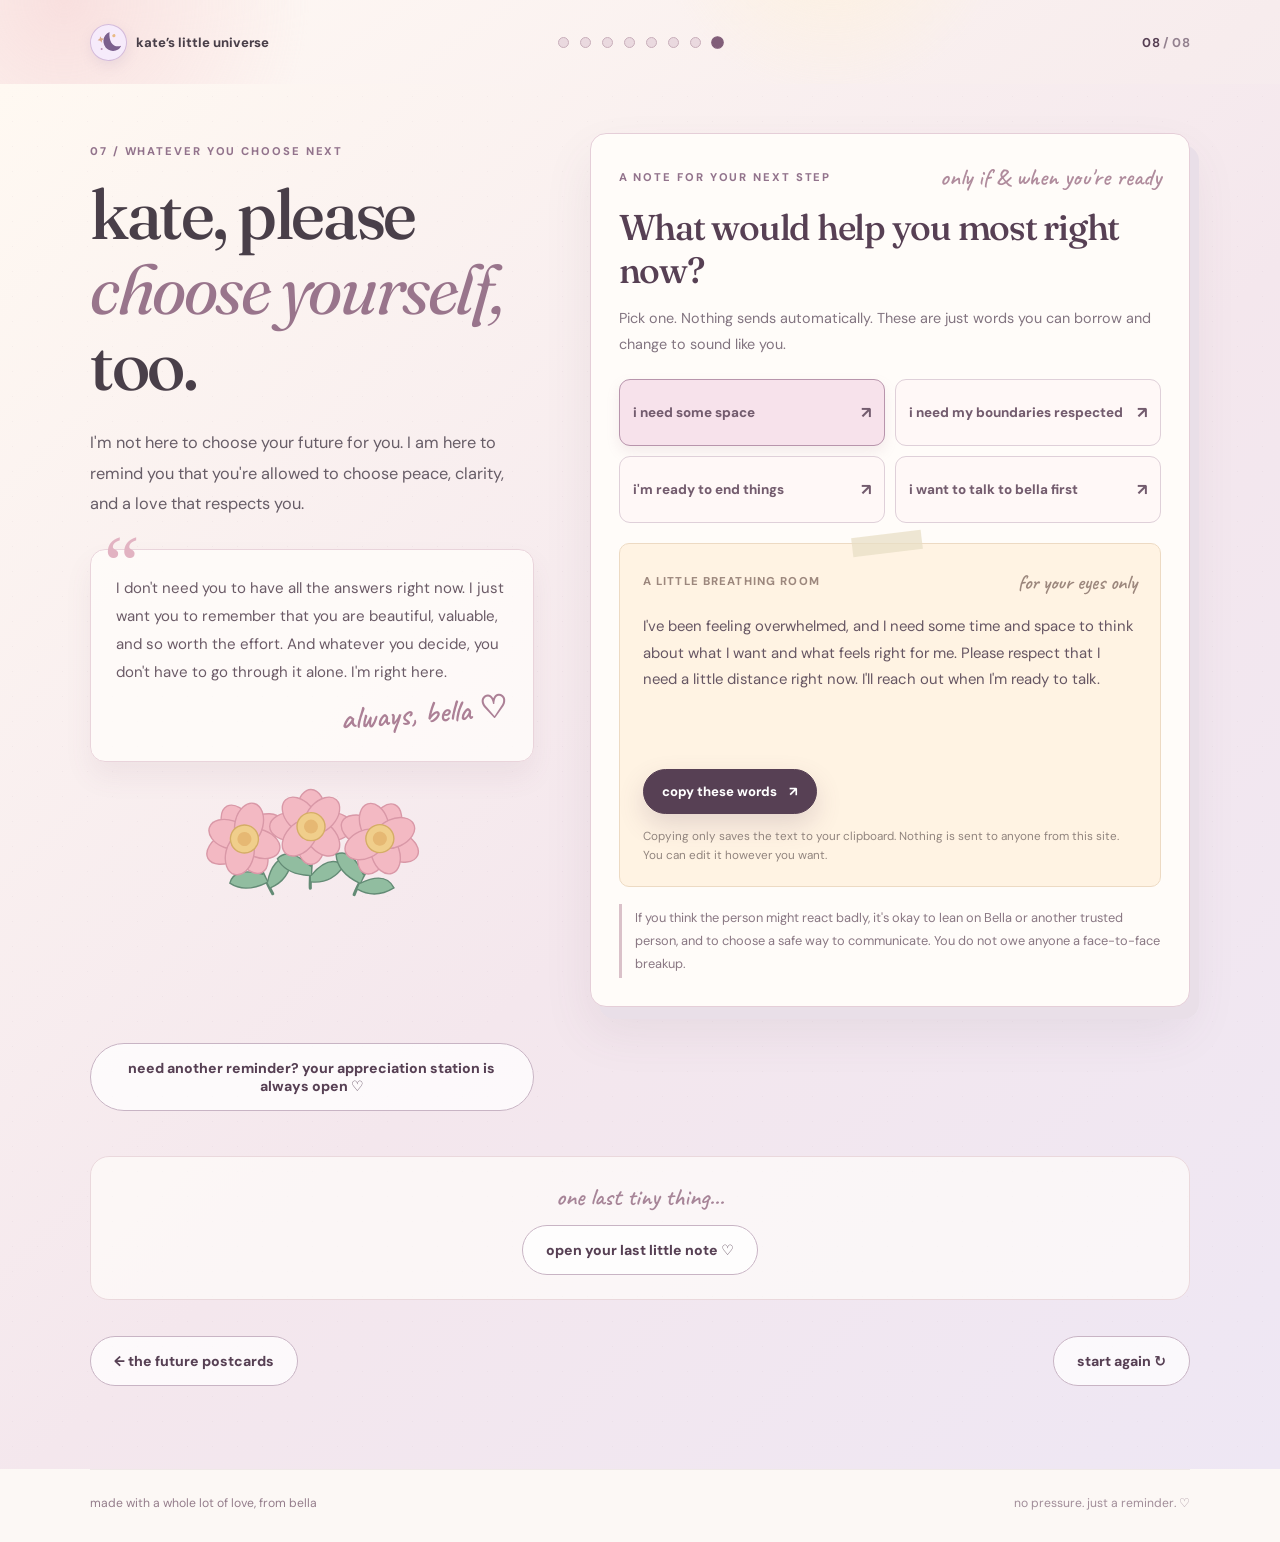
==== commit ea55dc81: "Link the final chapter back to Kate's saved compliments" ====
--- a/choose.html
+++ b/choose.html
@@ -48,6 +48,7 @@
     </div>
     <div class="safety-note">If you think the person might react badly, it's okay to lean on Bella or another trusted person, and to choose a safe way to communicate. You do not owe anyone a face-to-face breakup.</div>
   </div>
+  <div class="return-to-pocket"><a href="./pocket.html" data-page-link class="btn btn-soft">need another reminder? your appreciation station is always open ♡</a></div>
   <div class="last-line">
     <span class="hand">one last tiny thing...</span>
     <button class="btn btn-soft" id="final-secret" type="button" aria-controls="secret-line" aria-expanded="false">open your last little note ♡</button>
--- a/style.css
+++ b/style.css
@@ -569,3 +569,8 @@
  .garden-plant{transition:none}
  .future-card-inner{transition:none}
 }
+
+/* Little universe branding for the new moon-and-stars identity. */
+.brand-bloom{background:#f6ebfb;border-color:#d4bbdb;box-shadow:0 5px 13px #836c9d20}
+.brand-bloom svg{width:27px;height:27px}
+@media(max-width:420px){.brand-bloom svg{width:23px;height:23px}}
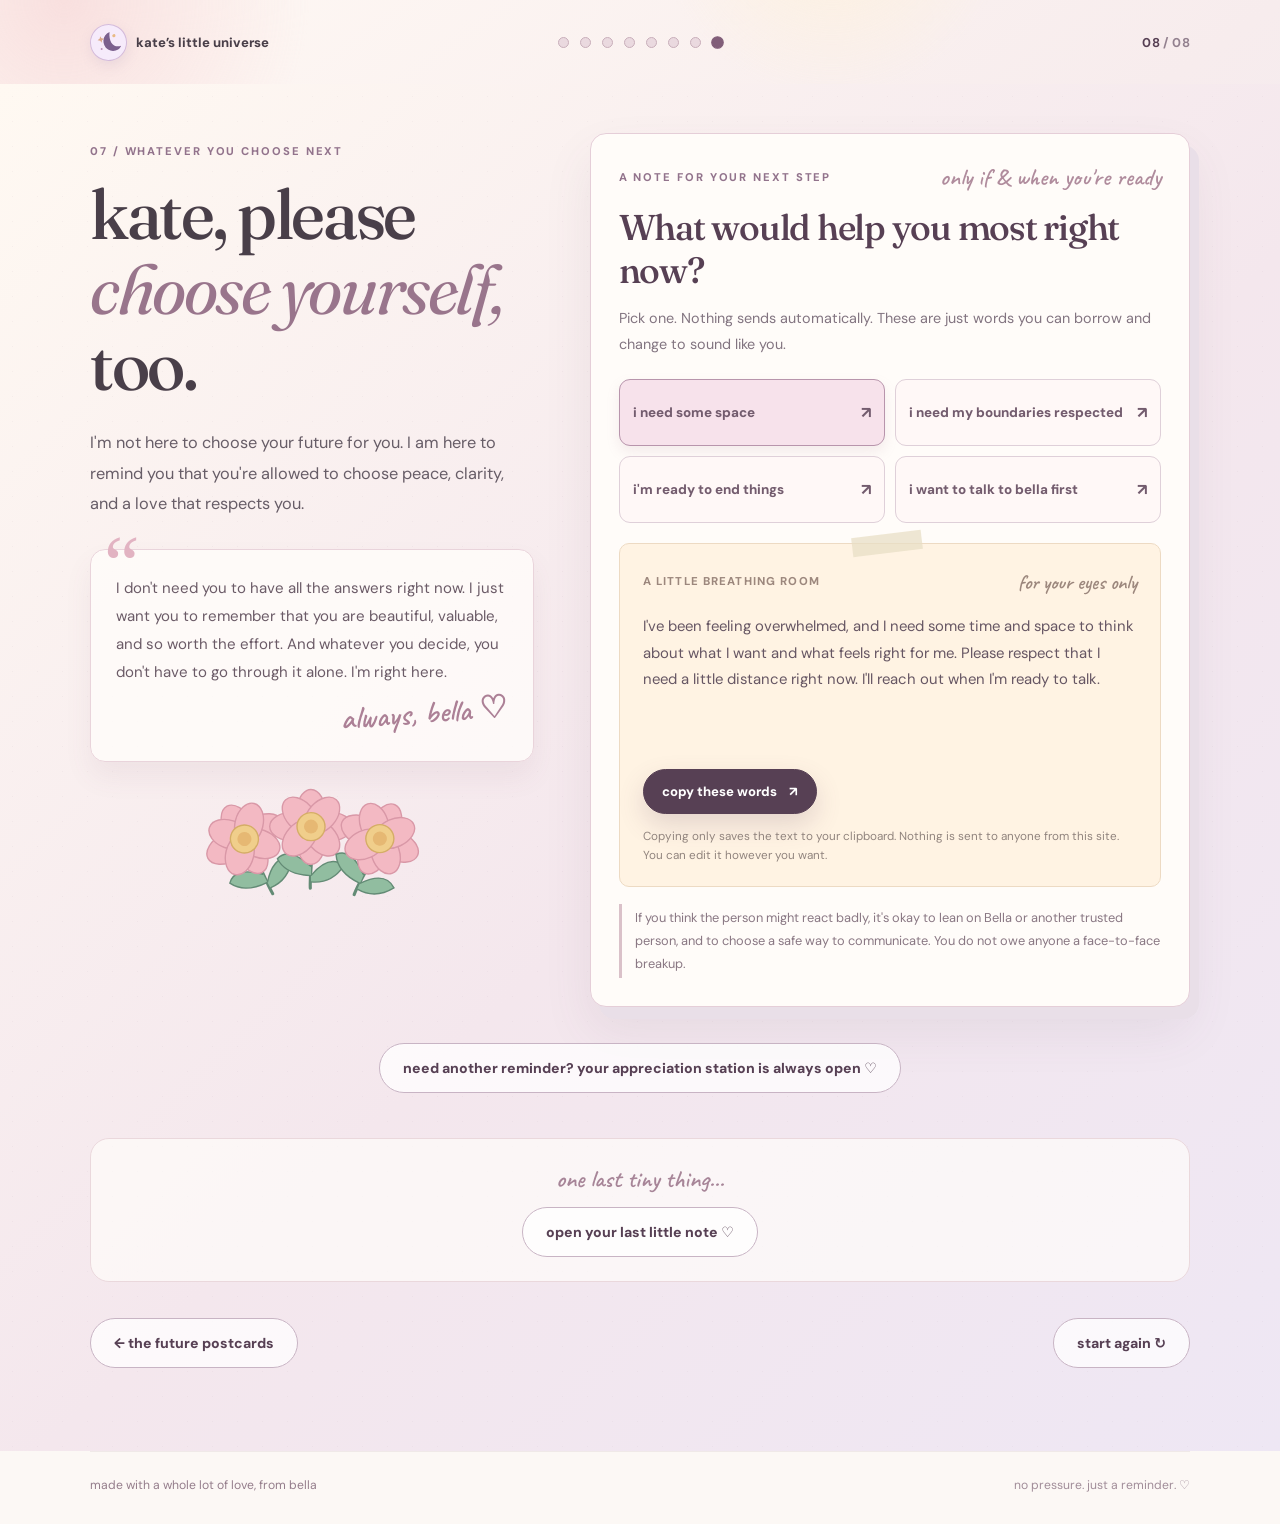
==== commit ad6ea1db: "Bust mobile cache for Kate's new eight-chapter universe" ====
--- a/choose.html
+++ b/choose.html
@@ -9,9 +9,9 @@
 <meta property="og:title" content="A little something for Kate">
 <meta property="og:description" content="Someone who cares about you has a few things she wants you to know.">
 <title>Your next chapter · for kate</title>
-<link rel="icon" href="./favicon.svg" type="image/svg+xml">
-<link rel="stylesheet" href="./style.css?v=3">
-<script src="./site.js?v=3" defer></script>
+<link rel="icon" href="./favicon.svg?v=4" type="image/svg+xml">
+<link rel="stylesheet" href="./style.css?v=4">
+<script src="./site.js?v=4" defer></script>
 </head>
 <body data-page="choose">
 <div class="backdrop" aria-hidden="true"><span class="ambient ambient-a"></span><span class="ambient ambient-b"></span><span class="ambient ambient-c"></span></div>
--- a/style.css
+++ b/style.css
@@ -574,3 +574,9 @@
 .brand-bloom{background:#f6ebfb;border-color:#d4bbdb;box-shadow:0 5px 13px #836c9d20}
 .brand-bloom svg{width:27px;height:27px}
 @media(max-width:420px){.brand-bloom svg{width:23px;height:23px}}
+
+.universe-shortcut{display:inline-flex;align-items:center;flex-basis:100%;margin-top:3px;color:#95728e;font-size:.8rem;font-weight:800;text-decoration:none;text-underline-offset:3px}
+.universe-shortcut:hover{text-decoration:underline}
+.return-to-pocket{grid-column:1/-1;text-align:center}
+.return-to-pocket .btn{max-width:100%;white-space:normal}
+@media(max-width:760px){.universe-shortcut{justify-content:center}}
